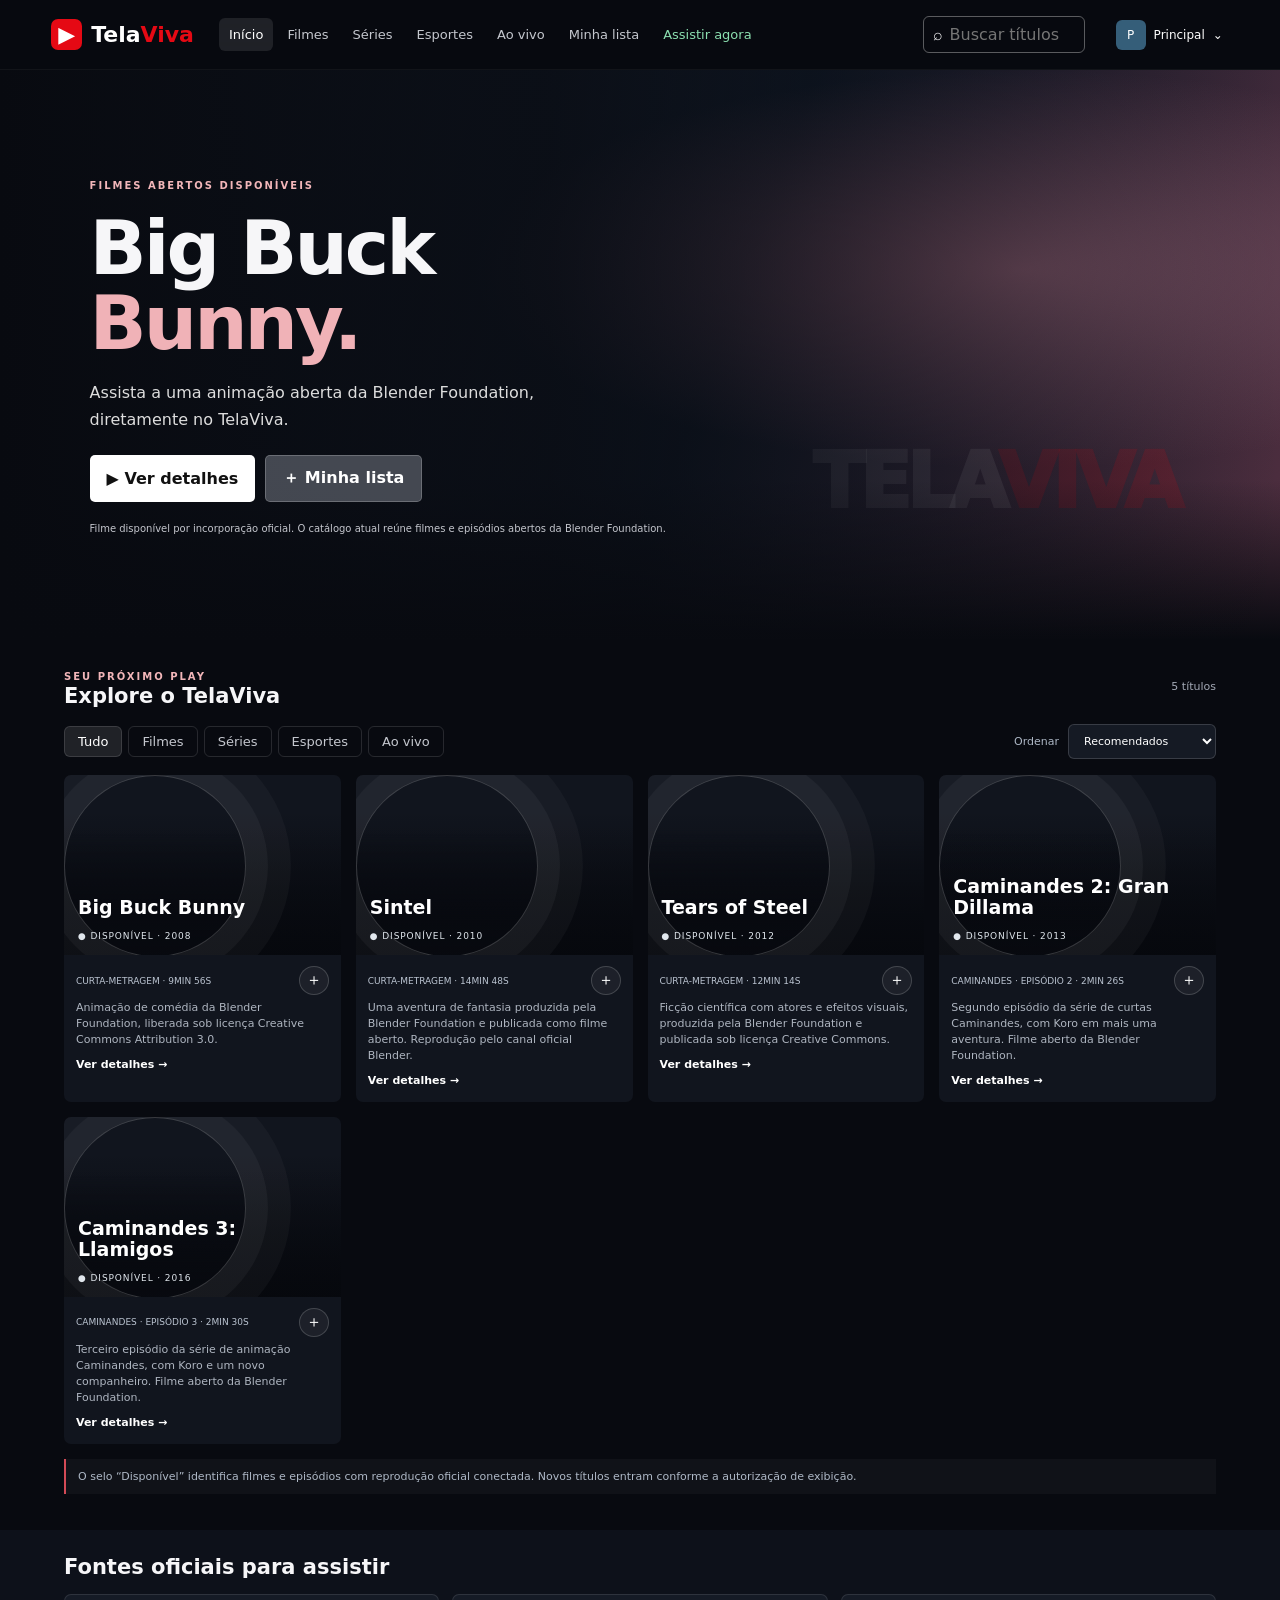
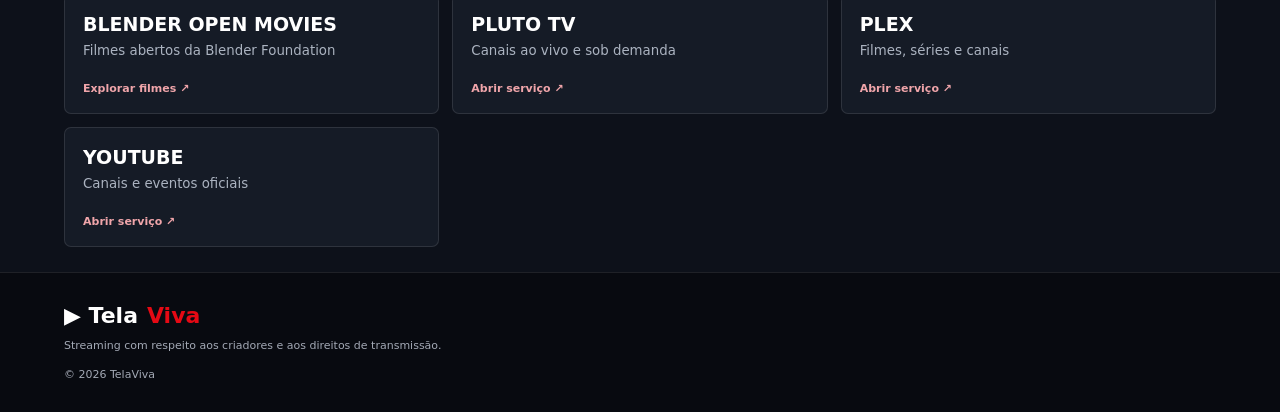
==== index.html @ f7528c8f "Add live catalog search status" ====
<!doctype html><html lang="pt-BR"><head><meta charset="utf-8"><meta name="viewport" content="width=device-width,initial-scale=1,viewport-fit=cover"><meta name="theme-color" content="#080a10"><meta name="description" content="TelaViva: experiência de streaming com fontes autorizadas."><link rel="manifest" href="manifest.webmanifest"><link rel="icon" href="icon.svg"><link rel="stylesheet" href="styles.css"><title>TelaViva | Streaming</title></head><body>
<header class="topbar"><a class="brand" href="#inicio"><span class="brand-mark">▶</span><span>Tela<span>Viva</span></span></a><nav class="main-nav"><button class="nav-link active" data-view="inicio">Início</button><button class="nav-link" data-view="filmes">Filmes</button><button class="nav-link" data-view="series">Séries</button><button class="nav-link" data-view="esportes">Esportes</button><button class="nav-link" data-view="ao-vivo">Ao vivo</button><button class="nav-link" data-view="favoritos">Minha lista</button><button class="nav-link" data-view="disponiveis">Assistir agora</button></nav><label class="search">⌕ <input id="search" type="search" placeholder="Buscar títulos" aria-label="Buscar títulos"></label><button class="profile-button" id="profile-button"><span id="profile-avatar">P</span><span id="profile-name">Principal</span>⌄</button></header>
<a class="skip-link" href="#catalogo">Pular para o catálogo</a><main id="inicio"><section class="hero"><div class="hero-copy"><span class="eyebrow">FILMES ABERTOS DISPONÍVEIS</span><h1>Big Buck<br><em>Bunny.</em></h1><p>Assista a uma animação aberta da Blender Foundation, diretamente no TelaViva.</p><div class="hero-actions"><button class="primary" id="hero-details">▶ Ver detalhes</button><button class="secondary" id="hero-list">＋ Minha lista</button></div><small>Filme disponível por incorporação oficial. O catálogo atual reúne filmes e episódios abertos da Blender Foundation.</small></div><div class="hero-art">TELA<span>VIVA</span></div></section>
<section class="continue-section" id="continue-section" hidden><div class="section-heading"><h2>Continue assistindo</h2></div><div class="rail" id="continue-rail"></div></section>
<section class="section" id="catalogo"><div class="section-heading"><div><span class="eyebrow">SEU PRÓXIMO PLAY</span><h2 id="section-title">Explore o TelaViva</h2></div><span id="result-count"></span></div><div class="filters"><button class="filter active" data-filter="todos">Tudo</button><button class="filter" data-filter="filmes">Filmes</button><button class="filter" data-filter="series">Séries</button><button class="filter" data-filter="esportes">Esportes</button><button class="filter" data-filter="ao-vivo">Ao vivo</button><label class="sort-control">Ordenar <select id="sort-order" aria-label="Ordenar catálogo"><option value="recommended">Recomendados</option><option value="az">A a Z</option><option value="za">Z a A</option></select></label></div><p class="search-status" id="search-status" role="status" aria-live="polite"></p><div class="catalog-grid" id="cards" aria-live="polite"></div><p class="catalog-note" id="catalog-note">O selo “Disponível” identifica filmes e episódios com reprodução oficial conectada. Novos títulos entram conforme a autorização de exibição.</p></section>
<section class="section providers"><div class="section-heading"><h2>Fontes oficiais para assistir</h2></div><div class="provider-grid"><a class="provider-card" href="https://video.blender.org/videos/browse?sort=-trending" target="_blank" rel="noopener noreferrer"><strong>BLENDER OPEN MOVIES</strong><small>Filmes abertos da Blender Foundation</small><span>Explorar filmes ↗</span></a><a class="provider-card" href="https://pluto.tv/br" target="_blank" rel="noopener noreferrer"><strong>PLUTO TV</strong><small>Canais ao vivo e sob demanda</small><span>Abrir serviço ↗</span></a><a class="provider-card" href="https://watch.plex.tv/" target="_blank" rel="noopener noreferrer"><strong>PLEX</strong><small>Filmes, séries e canais</small><span>Abrir serviço ↗</span></a><a class="provider-card" href="https://www.youtube.com/" target="_blank" rel="noopener noreferrer"><strong>YOUTUBE</strong><small>Canais e eventos oficiais</small><span>Abrir serviço ↗</span></a></div></section></main>
<footer><a class="brand" href="#inicio">▶ Tela<span>Viva</span></a><p>Streaming com respeito aos criadores e aos direitos de transmissão.</p><small>© 2026 TelaViva</small></footer>
<div class="modal-backdrop" id="details-modal" hidden><section class="details-modal" role="dialog" aria-modal="true"><button class="modal-close" data-close>×</button><div class="modal-art" id="modal-art"></div><div class="modal-info"><span class="eyebrow" id="modal-type"></span><h2 id="modal-title"></h2><p id="modal-description"></p><button class="primary" id="modal-play">▶ Reproduzir</button> <button class="secondary" id="modal-favorite">＋ Minha lista</button><small id="modal-note"></small></div></section></div>
<div class="player-backdrop" id="player-modal" hidden><section class="player-window" role="dialog" aria-modal="true"><div class="player-top"><strong id="player-title">TelaViva Player</strong><div class="player-actions"><button class="player-fullscreen" id="player-fullscreen" type="button">Tela cheia</button><button class="modal-close" data-player-close>×</button></div></div><div id="player-media"><video id="video-player" controls playsinline></video></div><p id="player-message" role="status" aria-live="polite">Filmes e episódios com reprodução oficial conectada.</p><a id="player-fallback" class="text-action" hidden target="_blank" rel="noopener noreferrer">Abrir no YouTube ↗</a></section></div>
<div class="profile-backdrop" id="profile-modal" hidden><section class="profile-dialog" role="dialog" aria-modal="true"><button class="modal-close" data-profile-close>×</button><span class="eyebrow">QUEM ESTÁ ASSISTINDO?</span><h2>Escolha seu perfil</h2><div id="profiles" class="profiles"></div><form id="new-profile"><input id="new-profile-name" maxlength="18" placeholder="Nome do novo perfil" required><button class="primary">Adicionar</button></form></section></div><div class="toast" id="toast" role="status"></div><script src="app.js" defer></script></body></html>
---- styles.css ----
:root{color-scheme:dark;--bg:#080a10;--panel:#141821;--text:#f6f6f8;--muted:#a3a9b5;--red:#e50914;--line:#ffffff18}*{box-sizing:border-box}html{scroll-behavior:smooth}body{margin:0;background:var(--bg);color:var(--text);font-family:Inter,system-ui,sans-serif}button,input{font:inherit;cursor:pointer}.topbar{min-height:70px;padding:10px clamp(15px,4vw,60px);display:flex;align-items:center;gap:25px;position:sticky;top:0;z-index:10;background:#080a10ed;backdrop-filter:blur(16px);border-bottom:1px solid #ffffff0b}.brand{display:flex;gap:9px;align-items:center;text-decoration:none;color:white;font-size:22px;font-weight:900;white-space:nowrap}.brand>span:last-child>span,footer .brand span:last-child{color:var(--red)}.brand-mark{background:var(--red);width:31px;height:31px;display:grid;place-items:center;border-radius:7px}.main-nav{display:flex;gap:4px;flex:1;overflow:auto}.nav-link,.filter{background:none;border:0;color:#c4c7ce;padding:9px 10px;border-radius:6px;white-space:nowrap;font-size:13px}.nav-link.active,.nav-link:hover,.filter.active{background:#ffffff19;color:white}.search{display:flex;align-items:center;gap:7px;border:1px solid #ffffff55;padding:0 9px;border-radius:6px}.search input{width:125px;padding:8px 0;border:0;outline:0;background:transparent;color:white}.profile-button{display:flex;align-items:center;gap:8px;background:none;border:0;color:white;font-size:12px;white-space:nowrap}.profile-button span:first-child{width:30px;height:30px;background:#355e79;border-radius:6px;display:grid;place-items:center}.hero{min-height:450px;height:min(65vw,570px);display:flex;align-items:center;padding:50px clamp(22px,7vw,100px);position:relative;overflow:hidden;background:radial-gradient(ellipse at 80% 35%,#704c5d,transparent 38%),linear-gradient(110deg,#24354a,#111b2a 55%,#512f40)}.hero:after{content:"";position:absolute;inset:0;background:linear-gradient(90deg,#080a10 0%,#080a10ce 43%,transparent),linear-gradient(0deg,var(--bg),transparent 28%)}.hero-copy{position:relative;z-index:1;max-width:580px}.eyebrow{font-size:10px;letter-spacing:2px;font-weight:850;color:#f2b6b9}.hero h1{font-size:clamp(43px,6vw,75px);line-height:1;letter-spacing:-3px;margin:18px 0}.hero h1 em{font-style:normal;color:#f0b2b7}.hero-copy p{max-width:450px;line-height:1.7;color:#ddd}.hero-actions{display:flex;gap:10px;margin:22px 0 15px}.primary,.secondary{border:0;padding:12px 17px;border-radius:5px;font-weight:850}.primary{background:white;color:#111}.secondary{background:#6b707a99;color:white;border:1px solid #ffffff35}.hero-copy small{font-size:10px;color:#c4c6cd}.hero-art{position:absolute;right:8%;bottom:20%;font-size:clamp(40px,6vw,76px);font-weight:1000;letter-spacing:-5px;color:#ffffff19}.hero-art span{color:#e509142e}.section,.continue-section{padding:25px clamp(18px,5vw,72px)}.section-heading{display:flex;justify-content:space-between;align-items:center;margin-bottom:15px}.section-heading h2{font-size:21px;margin:0}.section-heading>span{font-size:11px;color:var(--muted)}.filters{display:flex;gap:6px;margin:16px 0}.filter{border:1px solid #ffffff20;padding:7px 13px}.catalog-grid,.rail{display:grid;grid-template-columns:repeat(4,minmax(0,1fr));gap:15px}.content-card{min-width:0;background:#11151e;border-radius:7px;overflow:hidden;transition:transform .2s}.content-card:hover{transform:scale(1.025)}.poster{width:100%;height:180px;border:0;padding:14px;text-align:left;display:flex;flex-direction:column;justify-content:end;gap:6px;color:white;background:linear-gradient(135deg,var(--c1),var(--c2));position:relative;overflow:hidden}.poster:before{content:"";position:absolute;inset:0;background:linear-gradient(0deg,#06080de8,transparent 80%)}.poster:after{content:"";position:absolute;width:180px;height:180px;border:1px solid #ffffff30;border-radius:50%;right:-70px;top:-60px;box-shadow:0 0 0 22px #ffffff0a,0 0 0 45px #ffffff08}.poster strong,.poster span{position:relative;z-index:1}.poster strong{font-size:19px;line-height:1.1}.poster span{font-size:9px;letter-spacing:1px}.card-body{padding:11px 12px}.card-top{display:flex;justify-content:space-between;align-items:center;gap:7px}.tag{font-size:9px;color:#bbc4d1;text-transform:uppercase}.save{width:30px;height:29px;border:1px solid #ffffff2b;border-radius:50%;background:#ffffff0d;color:white}.card-body p{font-size:11px;color:#aeb5c0;line-height:1.45;min-height:46px;margin:5px 0}.text-action{border:0;background:none;color:white;font-size:11px;font-weight:800;padding:4px 0}.progress-track{height:3px;background:#555}.progress-track span{height:100%;display:block;background:var(--red)}.catalog-note{font-size:10px;color:#89919f;line-height:1.6;margin-top:15px}.providers{background:#0d111a}.provider-grid{display:grid;grid-template-columns:repeat(3,1fr);gap:13px}.provider-card{min-height:120px;border:1px solid #ffffff1b;border-radius:7px;padding:18px;display:flex;flex-direction:column;gap:8px;text-decoration:none;color:white;background:#151b26}.provider-card strong{font-size:19px}.provider-card small{color:#abb3c0}.provider-card span{margin-top:auto;color:#f0a5aa;font-size:11px;font-weight:800}.empty{grid-column:1/-1;color:var(--muted);padding:30px;background:var(--panel)}footer{padding:30px clamp(18px,5vw,72px);border-top:1px solid var(--line)}footer p,footer small{font-size:11px;color:var(--muted)}.modal-backdrop,.player-backdrop,.profile-backdrop{position:fixed;inset:0;z-index:30;background:#000d;display:grid;place-items:center;padding:18px}.modal-backdrop[hidden],.player-backdrop[hidden],.profile-backdrop[hidden]{display:none}.details-modal,.player-window,.profile-dialog{position:relative;width:min(700px,100%);background:#151a24;border:1px solid #ffffff20;border-radius:10px;overflow:hidden}.modal-close{position:absolute;right:12px;top:12px;z-index:2;border:0;border-radius:50%;width:36px;height:36px;background:#080a10d9;color:white;font-size:25px}.modal-art{height:210px;background:linear-gradient(120deg,#30435b,#a65c69)}.modal-info{padding:23px}.modal-info h2,.profile-dialog h2{font-size:27px;margin:9px 0}.modal-info p,.player-window p{font-size:12px;color:#b8c0cc;line-height:1.7}.modal-info small{display:block;margin-top:15px;color:#9aa4b2;font-size:10px}.player-window{padding:15px;width:min(900px,100%)}.player-top{padding:5px 45px 15px 5px}.player-window .modal-close{top:8px}.player-window video{width:100%;max-height:65vh;background:#000}.profile-dialog{padding:28px;width:min(480px,100%)}.profiles{display:grid;grid-template-columns:repeat(3,1fr);gap:10px;margin:20px 0}.profile-choice{background:none;border:1px solid #ffffff1c;border-radius:7px;color:white;padding:12px 5px;display:grid;justify-items:center;gap:8px}.profile-choice span{width:52px;height:52px;border-radius:7px;background:#426078;display:grid;place-items:center;font-size:22px}.profile-choice strong{font-size:11px}.profile-dialog form{display:flex;gap:8px}.profile-dialog input{min-width:0;flex:1;background:#080a10;border:1px solid #ffffff30;border-radius:5px;padding:10px;color:white}.profile-dialog form .primary{font-size:11px;padding:10px}.toast{position:fixed;bottom:20px;left:50%;transform:translate(-50%,15px);opacity:0;z-index:50;background:white;color:#111;padding:12px 18px;border-radius:6px;font-size:12px;font-weight:800;transition:.2s}.toast.show{opacity:1;transform:translate(-50%,0)}button:focus-visible,a:focus-visible,input:focus-visible{outline:3px solid #f1b3b8;outline-offset:3px}@media(max-width:1000px){.topbar{flex-wrap:wrap;gap:12px}.main-nav{order:3;flex-basis:100%}.search{margin-left:auto}.catalog-grid,.rail{grid-template-columns:repeat(3,minmax(0,1fr))}}@media(max-width:680px){.hero{height:420px;min-height:420px;padding:28px 22px}.hero:after{background:linear-gradient(90deg,#080a10e8,#080a1099),linear-gradient(0deg,var(--bg),transparent 40%)}.hero h1{font-size:48px}.catalog-grid,.rail{grid-template-columns:repeat(2,minmax(0,1fr));gap:10px}.poster{height:145px}.search{order:2;width:100%}.search input{width:100%}.profile-button{margin-left:auto}.section{padding:22px 14px}.provider-grid{grid-template-columns:1fr}.nav-link{font-size:11px;padding:8px 7px}}@media(max-width:380px){.catalog-grid,.rail{grid-template-columns:1fr}.poster{height:185px}.profile-dialog form{flex-direction:column}}
#player-media iframe{display:block;width:100%;aspect-ratio:16/9;min-height:220px;border:0;background:#000}#player-media video{display:block;width:100%;max-height:65vh;background:#000}

/* TelaViva product-quality pass */
.filters{align-items:center;flex-wrap:wrap}
.sort-control{margin-left:auto;display:flex;align-items:center;gap:9px;color:#aeb8c6;font-size:11px}
.sort-control select{background:#151a24;color:#fff;border:1px solid #ffffff26;border-radius:6px;padding:9px 30px 9px 11px;font:inherit}
.poster{position:relative;overflow:hidden;text-align:left}
.poster:after{content:"";position:absolute;inset:0;background:linear-gradient(0deg,#080a10d9,transparent 68%);pointer-events:none}
.poster strong,.poster span{position:relative;z-index:1}
.poster span{display:block;margin-top:7px;font-size:9px;letter-spacing:.1em;color:#e1e7ed}
.content-card{transition:transform .2s ease,border-color .2s ease}
.content-card:hover{transform:translateY(-3px)}
.catalog-note{border-left:2px solid #d34a56;padding:9px 12px;background:#ffffff08;color:#aeb8c6;font-size:11px;line-height:1.6}
.player-actions{display:flex;align-items:center;gap:12px}
.player-fullscreen{border:1px solid #ffffff2b;background:#ffffff0c;color:#fff;padding:8px 12px;border-radius:5px;font-size:11px}
.player-top{display:flex;justify-content:space-between;align-items:center;padding-right:48px}
.player-window .modal-close{top:8px}
.nav-link{white-space:nowrap}
.nav-link[data-view="disponiveis"]{color:#8ce0b1}
.profile-choice[aria-current="true"]{border-color:#d34a56;background:#d34a5614}
@media(max-width:1000px){.main-nav{overflow-x:auto;flex-wrap:nowrap;padding-bottom:5px}.main-nav::-webkit-scrollbar{height:3px}}
@media(max-width:680px){.sort-control{margin-left:0;width:100%;justify-content:space-between}.sort-control select{flex:1}.player-top{padding-right:42px}.player-actions{gap:6px}.player-fullscreen{font-size:10px;padding:7px}}
@media(prefers-reduced-motion:reduce){.content-card{transition:none}.content-card:hover{transform:none}}

#player-media video[hidden]{display:none!important}

.poster{background-size:cover;background-position:center}.modal-art{background-size:cover!important;background-position:center!important}

.skip-link{position:fixed;left:12px;top:-60px;z-index:100;background:#fff;color:#111;padding:10px 14px;border-radius:5px;font-weight:800}.skip-link:focus{top:12px}#yt-player{width:100%;aspect-ratio:16/9;min-height:220px;background:#000}#yt-player iframe{width:100%;height:100%;min-height:220px;border:0}.modal-info .primary{cursor:pointer}@media(max-width:680px){#yt-player,#yt-player iframe{min-height:210px}}
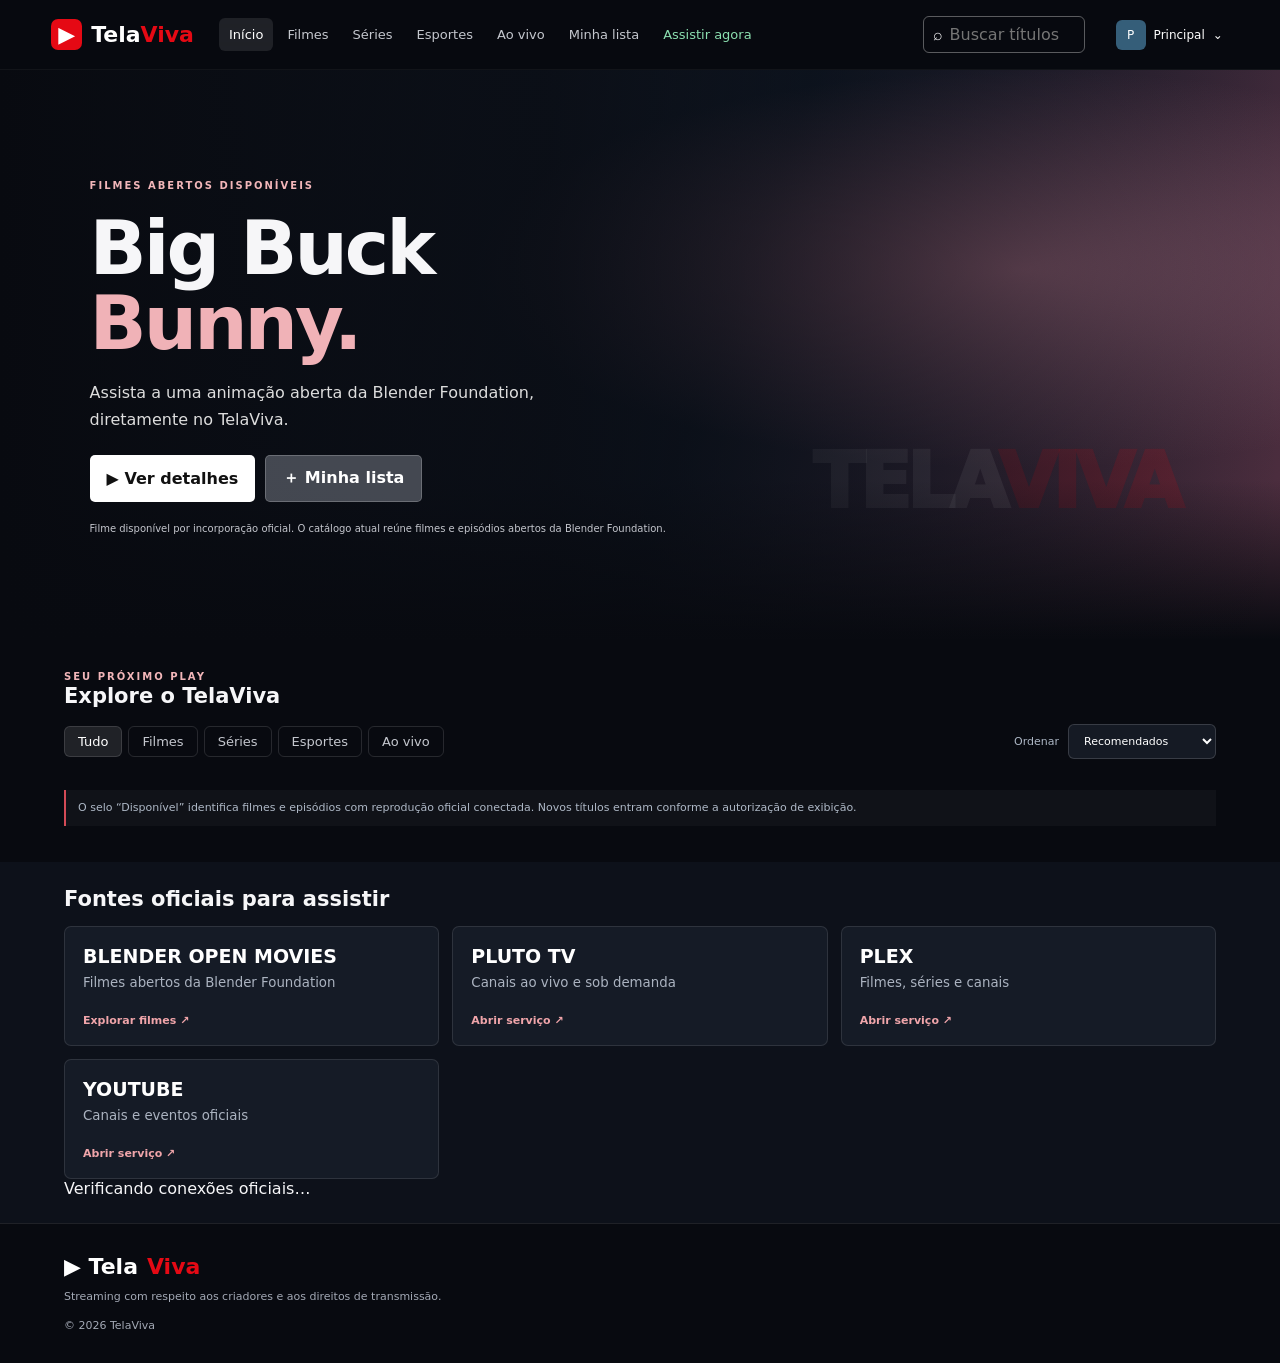
==== commit 806736b1: "Add official integration status and availability link UI" ====
--- a/index.html
+++ b/index.html
@@ -3,8 +3,8 @@
 <a class="skip-link" href="#catalogo">Pular para o catálogo</a><main id="inicio"><section class="hero"><div class="hero-copy"><span class="eyebrow">FILMES ABERTOS DISPONÍVEIS</span><h1>Big Buck<br><em>Bunny.</em></h1><p>Assista a uma animação aberta da Blender Foundation, diretamente no TelaViva.</p><div class="hero-actions"><button class="primary" id="hero-details">▶ Ver detalhes</button><button class="secondary" id="hero-list">＋ Minha lista</button></div><small>Filme disponível por incorporação oficial. O catálogo atual reúne filmes e episódios abertos da Blender Foundation.</small></div><div class="hero-art">TELA<span>VIVA</span></div></section>
 <section class="continue-section" id="continue-section" hidden><div class="section-heading"><h2>Continue assistindo</h2></div><div class="rail" id="continue-rail"></div></section>
 <section class="section" id="catalogo"><div class="section-heading"><div><span class="eyebrow">SEU PRÓXIMO PLAY</span><h2 id="section-title">Explore o TelaViva</h2></div><span id="result-count"></span></div><div class="filters"><button class="filter active" data-filter="todos">Tudo</button><button class="filter" data-filter="filmes">Filmes</button><button class="filter" data-filter="series">Séries</button><button class="filter" data-filter="esportes">Esportes</button><button class="filter" data-filter="ao-vivo">Ao vivo</button><label class="sort-control">Ordenar <select id="sort-order" aria-label="Ordenar catálogo"><option value="recommended">Recomendados</option><option value="az">A a Z</option><option value="za">Z a A</option></select></label></div><p class="search-status" id="search-status" role="status" aria-live="polite"></p><div class="catalog-grid" id="cards" aria-live="polite"></div><p class="catalog-note" id="catalog-note">O selo “Disponível” identifica filmes e episódios com reprodução oficial conectada. Novos títulos entram conforme a autorização de exibição.</p></section>
-<section class="section providers"><div class="section-heading"><h2>Fontes oficiais para assistir</h2></div><div class="provider-grid"><a class="provider-card" href="https://video.blender.org/videos/browse?sort=-trending" target="_blank" rel="noopener noreferrer"><strong>BLENDER OPEN MOVIES</strong><small>Filmes abertos da Blender Foundation</small><span>Explorar filmes ↗</span></a><a class="provider-card" href="https://pluto.tv/br" target="_blank" rel="noopener noreferrer"><strong>PLUTO TV</strong><small>Canais ao vivo e sob demanda</small><span>Abrir serviço ↗</span></a><a class="provider-card" href="https://watch.plex.tv/" target="_blank" rel="noopener noreferrer"><strong>PLEX</strong><small>Filmes, séries e canais</small><span>Abrir serviço ↗</span></a><a class="provider-card" href="https://www.youtube.com/" target="_blank" rel="noopener noreferrer"><strong>YOUTUBE</strong><small>Canais e eventos oficiais</small><span>Abrir serviço ↗</span></a></div></section></main>
+<section class="section providers"><div class="section-heading"><h2>Fontes oficiais para assistir</h2></div><div class="provider-grid"><a class="provider-card" href="https://video.blender.org/videos/browse?sort=-trending" target="_blank" rel="noopener noreferrer"><strong>BLENDER OPEN MOVIES</strong><small>Filmes abertos da Blender Foundation</small><span>Explorar filmes ↗</span></a><a class="provider-card" href="https://pluto.tv/br" target="_blank" rel="noopener noreferrer"><strong>PLUTO TV</strong><small>Canais ao vivo e sob demanda</small><span>Abrir serviço ↗</span></a><a class="provider-card" href="https://watch.plex.tv/" target="_blank" rel="noopener noreferrer"><strong>PLEX</strong><small>Filmes, séries e canais</small><span>Abrir serviço ↗</span></a><a class="provider-card" href="https://www.youtube.com/" target="_blank" rel="noopener noreferrer"><strong>YOUTUBE</strong><small>Canais e eventos oficiais</small><span>Abrir serviço ↗</span></a></div><div id="integration-status" class="integration-status" aria-live="polite">Verificando conexões oficiais…</div></section></main>
 <footer><a class="brand" href="#inicio">▶ Tela<span>Viva</span></a><p>Streaming com respeito aos criadores e aos direitos de transmissão.</p><small>© 2026 TelaViva</small></footer>
-<div class="modal-backdrop" id="details-modal" hidden><section class="details-modal" role="dialog" aria-modal="true"><button class="modal-close" data-close>×</button><div class="modal-art" id="modal-art"></div><div class="modal-info"><span class="eyebrow" id="modal-type"></span><h2 id="modal-title"></h2><p id="modal-description"></p><button class="primary" id="modal-play">▶ Reproduzir</button> <button class="secondary" id="modal-favorite">＋ Minha lista</button><small id="modal-note"></small></div></section></div>
+<div class="modal-backdrop" id="details-modal" hidden><section class="details-modal" role="dialog" aria-modal="true"><button class="modal-close" data-close>×</button><div class="modal-art" id="modal-art"></div><div class="modal-info"><span class="eyebrow" id="modal-type"></span><h2 id="modal-title"></h2><p id="modal-description"></p><button class="primary" id="modal-play">▶ Reproduzir</button> <button class="secondary" id="modal-favorite">＋ Minha lista</button><a class="secondary availability-link" id="modal-availability" hidden target="_blank" rel="noopener noreferrer">Onde assistir ↗</a><small id="modal-note"></small></div></section></div>
 <div class="player-backdrop" id="player-modal" hidden><section class="player-window" role="dialog" aria-modal="true"><div class="player-top"><strong id="player-title">TelaViva Player</strong><div class="player-actions"><button class="player-fullscreen" id="player-fullscreen" type="button">Tela cheia</button><button class="modal-close" data-player-close>×</button></div></div><div id="player-media"><video id="video-player" controls playsinline></video></div><p id="player-message" role="status" aria-live="polite">Filmes e episódios com reprodução oficial conectada.</p><a id="player-fallback" class="text-action" hidden target="_blank" rel="noopener noreferrer">Abrir no YouTube ↗</a></section></div>
 <div class="profile-backdrop" id="profile-modal" hidden><section class="profile-dialog" role="dialog" aria-modal="true"><button class="modal-close" data-profile-close>×</button><span class="eyebrow">QUEM ESTÁ ASSISTINDO?</span><h2>Escolha seu perfil</h2><div id="profiles" class="profiles"></div><form id="new-profile"><input id="new-profile-name" maxlength="18" placeholder="Nome do novo perfil" required><button class="primary">Adicionar</button></form></section></div><div class="toast" id="toast" role="status"></div><script src="app.js" defer></script></body></html>
--- a/styles.css
+++ b/styles.css
@@ -28,3 +28,5 @@
 .poster{background-size:cover;background-position:center}.modal-art{background-size:cover!important;background-position:center!important}
 
 .skip-link{position:fixed;left:12px;top:-60px;z-index:100;background:#fff;color:#111;padding:10px 14px;border-radius:5px;font-weight:800}.skip-link:focus{top:12px}#yt-player{width:100%;aspect-ratio:16/9;min-height:220px;background:#000}#yt-player iframe{width:100%;height:100%;min-height:220px;border:0}.modal-info .primary{cursor:pointer}@media(max-width:680px){#yt-player,#yt-player iframe{min-height:210px}}
+
+.search-status{min-height:18px;margin:8px 0 12px;color:#9eb9d0;font-size:11px;line-height:1.5}.search-status:empty{display:none}
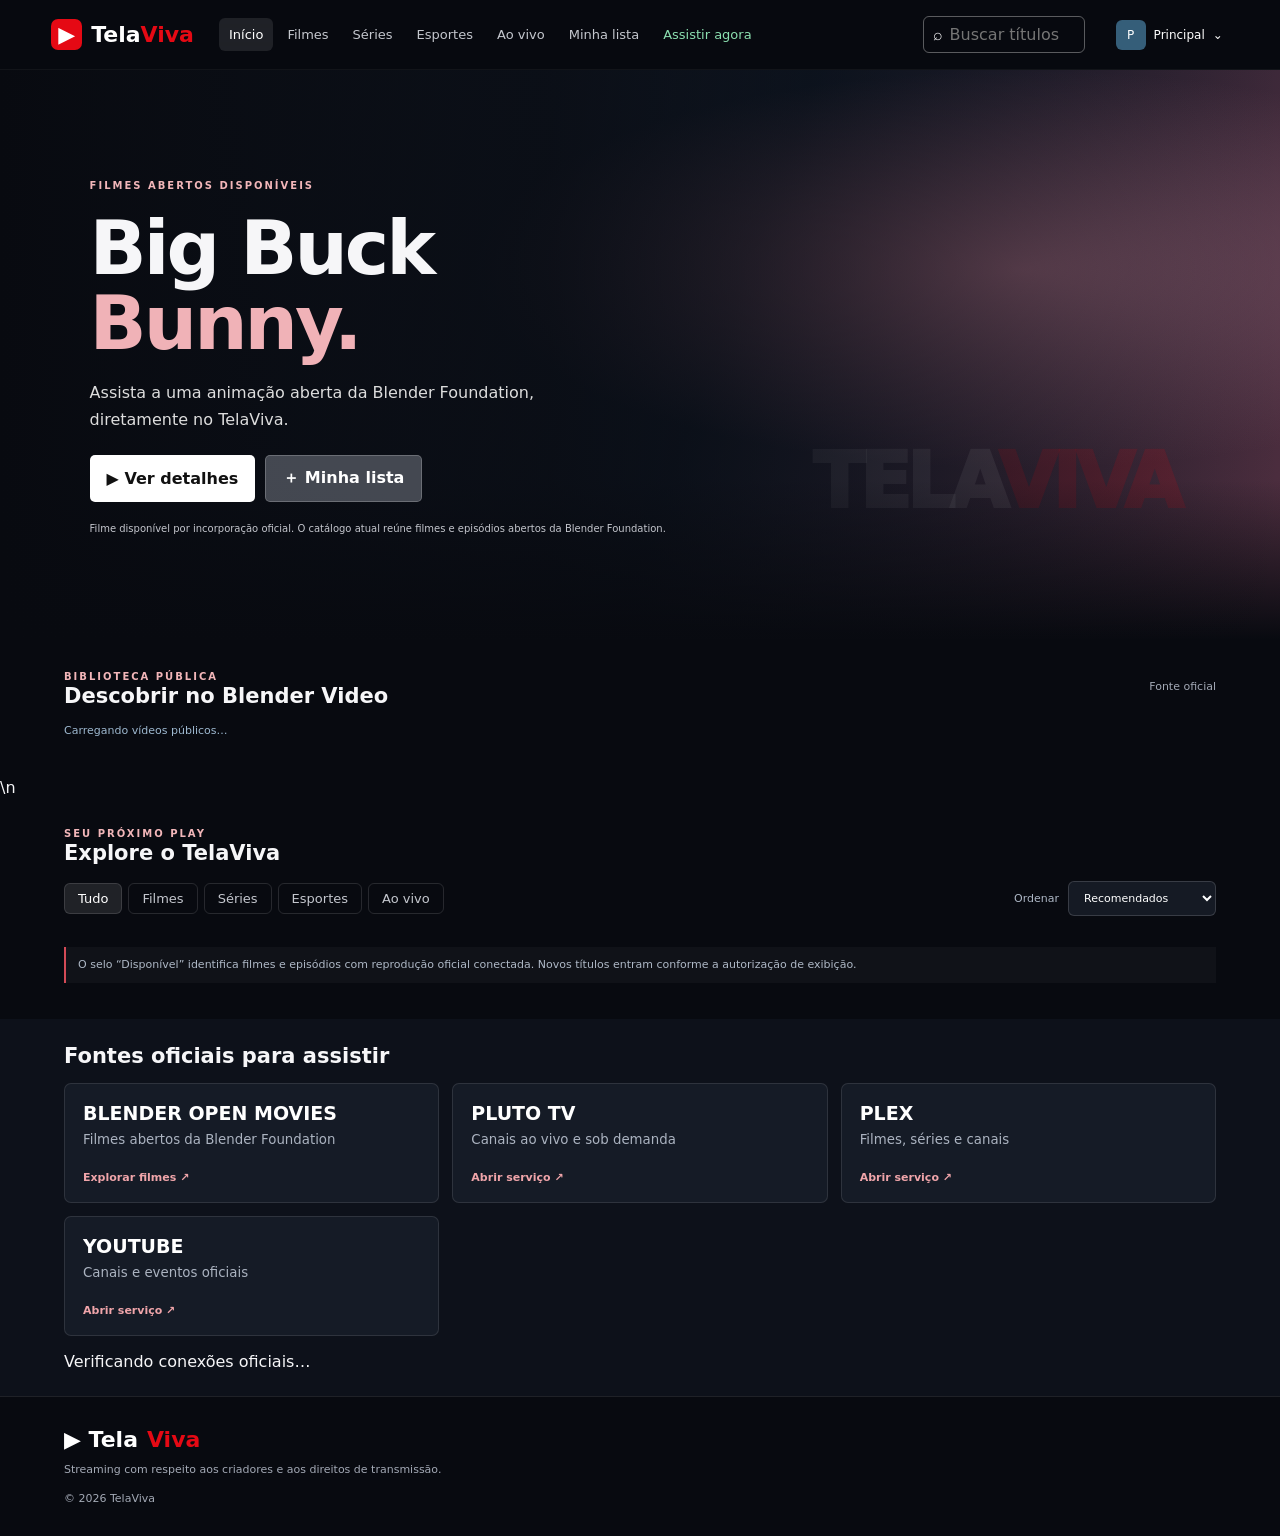
==== commit 2e842684: "Add public discovery shelf to TelaViva home" ====
--- a/index.html
+++ b/index.html
@@ -2,7 +2,7 @@
 <header class="topbar"><a class="brand" href="#inicio"><span class="brand-mark">▶</span><span>Tela<span>Viva</span></span></a><nav class="main-nav"><button class="nav-link active" data-view="inicio">Início</button><button class="nav-link" data-view="filmes">Filmes</button><button class="nav-link" data-view="series">Séries</button><button class="nav-link" data-view="esportes">Esportes</button><button class="nav-link" data-view="ao-vivo">Ao vivo</button><button class="nav-link" data-view="favoritos">Minha lista</button><button class="nav-link" data-view="disponiveis">Assistir agora</button></nav><label class="search">⌕ <input id="search" type="search" placeholder="Buscar títulos" aria-label="Buscar títulos"></label><button class="profile-button" id="profile-button"><span id="profile-avatar">P</span><span id="profile-name">Principal</span>⌄</button></header>
 <a class="skip-link" href="#catalogo">Pular para o catálogo</a><main id="inicio"><section class="hero"><div class="hero-copy"><span class="eyebrow">FILMES ABERTOS DISPONÍVEIS</span><h1>Big Buck<br><em>Bunny.</em></h1><p>Assista a uma animação aberta da Blender Foundation, diretamente no TelaViva.</p><div class="hero-actions"><button class="primary" id="hero-details">▶ Ver detalhes</button><button class="secondary" id="hero-list">＋ Minha lista</button></div><small>Filme disponível por incorporação oficial. O catálogo atual reúne filmes e episódios abertos da Blender Foundation.</small></div><div class="hero-art">TELA<span>VIVA</span></div></section>
 <section class="continue-section" id="continue-section" hidden><div class="section-heading"><h2>Continue assistindo</h2></div><div class="rail" id="continue-rail"></div></section>
-<section class="section" id="catalogo"><div class="section-heading"><div><span class="eyebrow">SEU PRÓXIMO PLAY</span><h2 id="section-title">Explore o TelaViva</h2></div><span id="result-count"></span></div><div class="filters"><button class="filter active" data-filter="todos">Tudo</button><button class="filter" data-filter="filmes">Filmes</button><button class="filter" data-filter="series">Séries</button><button class="filter" data-filter="esportes">Esportes</button><button class="filter" data-filter="ao-vivo">Ao vivo</button><label class="sort-control">Ordenar <select id="sort-order" aria-label="Ordenar catálogo"><option value="recommended">Recomendados</option><option value="az">A a Z</option><option value="za">Z a A</option></select></label></div><p class="search-status" id="search-status" role="status" aria-live="polite"></p><div class="catalog-grid" id="cards" aria-live="polite"></div><p class="catalog-note" id="catalog-note">O selo “Disponível” identifica filmes e episódios com reprodução oficial conectada. Novos títulos entram conforme a autorização de exibição.</p></section>
+<section class="section" id="discover-section"><div class="section-heading"><div><span class="eyebrow">BIBLIOTECA PÚBLICA</span><h2>Descobrir no Blender Video</h2></div><span>Fonte oficial</span></div><p class="search-status" id="discover-status" role="status" aria-live="polite">Carregando vídeos públicos…</p><div class="rail" id="discover-rail"></div></section>\n<section class="section" id="catalogo"><div class="section-heading"><div><span class="eyebrow">SEU PRÓXIMO PLAY</span><h2 id="section-title">Explore o TelaViva</h2></div><span id="result-count"></span></div><div class="filters"><button class="filter active" data-filter="todos">Tudo</button><button class="filter" data-filter="filmes">Filmes</button><button class="filter" data-filter="series">Séries</button><button class="filter" data-filter="esportes">Esportes</button><button class="filter" data-filter="ao-vivo">Ao vivo</button><label class="sort-control">Ordenar <select id="sort-order" aria-label="Ordenar catálogo"><option value="recommended">Recomendados</option><option value="az">A a Z</option><option value="za">Z a A</option></select></label></div><p class="search-status" id="search-status" role="status" aria-live="polite"></p><div class="catalog-grid" id="cards" aria-live="polite"></div><p class="catalog-note" id="catalog-note">O selo “Disponível” identifica filmes e episódios com reprodução oficial conectada. Novos títulos entram conforme a autorização de exibição.</p></section>
 <section class="section providers"><div class="section-heading"><h2>Fontes oficiais para assistir</h2></div><div class="provider-grid"><a class="provider-card" href="https://video.blender.org/videos/browse?sort=-trending" target="_blank" rel="noopener noreferrer"><strong>BLENDER OPEN MOVIES</strong><small>Filmes abertos da Blender Foundation</small><span>Explorar filmes ↗</span></a><a class="provider-card" href="https://pluto.tv/br" target="_blank" rel="noopener noreferrer"><strong>PLUTO TV</strong><small>Canais ao vivo e sob demanda</small><span>Abrir serviço ↗</span></a><a class="provider-card" href="https://watch.plex.tv/" target="_blank" rel="noopener noreferrer"><strong>PLEX</strong><small>Filmes, séries e canais</small><span>Abrir serviço ↗</span></a><a class="provider-card" href="https://www.youtube.com/" target="_blank" rel="noopener noreferrer"><strong>YOUTUBE</strong><small>Canais e eventos oficiais</small><span>Abrir serviço ↗</span></a></div><div id="integration-status" class="integration-status" aria-live="polite">Verificando conexões oficiais…</div></section></main>
 <footer><a class="brand" href="#inicio">▶ Tela<span>Viva</span></a><p>Streaming com respeito aos criadores e aos direitos de transmissão.</p><small>© 2026 TelaViva</small></footer>
 <div class="modal-backdrop" id="details-modal" hidden><section class="details-modal" role="dialog" aria-modal="true"><button class="modal-close" data-close>×</button><div class="modal-art" id="modal-art"></div><div class="modal-info"><span class="eyebrow" id="modal-type"></span><h2 id="modal-title"></h2><p id="modal-description"></p><button class="primary" id="modal-play">▶ Reproduzir</button> <button class="secondary" id="modal-favorite">＋ Minha lista</button><a class="secondary availability-link" id="modal-availability" hidden target="_blank" rel="noopener noreferrer">Onde assistir ↗</a><small id="modal-note"></small></div></section></div>
--- a/styles.css
+++ b/styles.css
@@ -29,4 +29,10 @@
 
 .skip-link{position:fixed;left:12px;top:-60px;z-index:100;background:#fff;color:#111;padding:10px 14px;border-radius:5px;font-weight:800}.skip-link:focus{top:12px}#yt-player{width:100%;aspect-ratio:16/9;min-height:220px;background:#000}#yt-player iframe{width:100%;height:100%;min-height:220px;border:0}.modal-info .primary{cursor:pointer}@media(max-width:680px){#yt-player,#yt-player iframe{min-height:210px}}
 
-.search-status{min-height:18px;margin:8px 0 12px;color:#9eb9d0;font-size:11px;line-height:1.5}.search-status:empty{display:none}+.search-status{min-height:18px;margin:8px 0 12px;color:#9eb9d0;font-size:11px;line-height:1.5}.search-status:empty{display:none}
+.integration-status{display:grid;grid-template-columns:repeat(auto-fit,minmax(190px,1fr));gap:10px;margin-top:16px}
+.integration-item{display:flex;flex-direction:column;gap:6px;padding:14px;border:1px solid #ffffff18;border-radius:12px;background:#ffffff08}
+.integration-item strong{font-size:13px}.integration-item small{color:#9ca8b8;font-size:11px;line-height:1.5}
+.integration-ready,.integration-pending{font-size:10px;letter-spacing:.04em;text-transform:uppercase}
+.integration-ready{color:#80d9a4}.integration-pending{color:#e7bd76}
+.availability-link{display:inline-flex;align-items:center;margin:10px 8px 0 0;text-decoration:none}
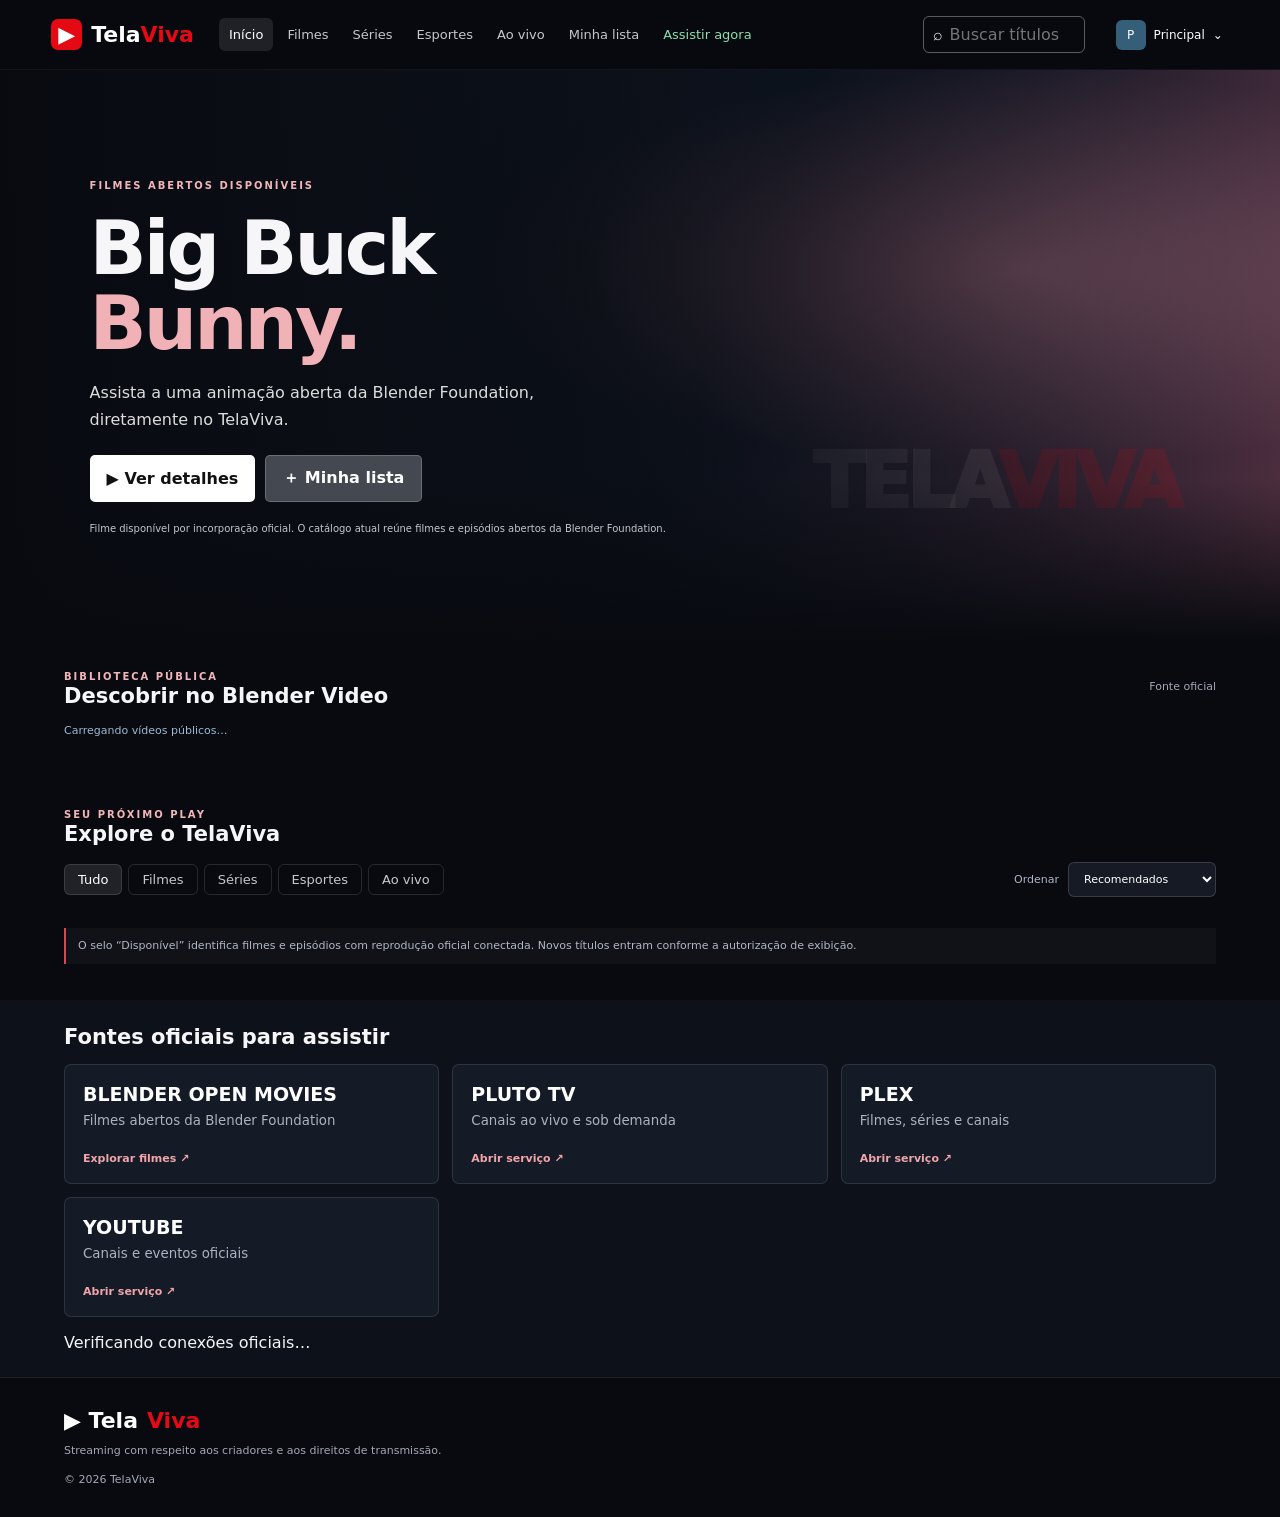
==== commit 9177352e: "Fix discovery shelf HTML line break" ====
--- a/index.html
+++ b/index.html
@@ -2,7 +2,8 @@
 <header class="topbar"><a class="brand" href="#inicio"><span class="brand-mark">▶</span><span>Tela<span>Viva</span></span></a><nav class="main-nav"><button class="nav-link active" data-view="inicio">Início</button><button class="nav-link" data-view="filmes">Filmes</button><button class="nav-link" data-view="series">Séries</button><button class="nav-link" data-view="esportes">Esportes</button><button class="nav-link" data-view="ao-vivo">Ao vivo</button><button class="nav-link" data-view="favoritos">Minha lista</button><button class="nav-link" data-view="disponiveis">Assistir agora</button></nav><label class="search">⌕ <input id="search" type="search" placeholder="Buscar títulos" aria-label="Buscar títulos"></label><button class="profile-button" id="profile-button"><span id="profile-avatar">P</span><span id="profile-name">Principal</span>⌄</button></header>
 <a class="skip-link" href="#catalogo">Pular para o catálogo</a><main id="inicio"><section class="hero"><div class="hero-copy"><span class="eyebrow">FILMES ABERTOS DISPONÍVEIS</span><h1>Big Buck<br><em>Bunny.</em></h1><p>Assista a uma animação aberta da Blender Foundation, diretamente no TelaViva.</p><div class="hero-actions"><button class="primary" id="hero-details">▶ Ver detalhes</button><button class="secondary" id="hero-list">＋ Minha lista</button></div><small>Filme disponível por incorporação oficial. O catálogo atual reúne filmes e episódios abertos da Blender Foundation.</small></div><div class="hero-art">TELA<span>VIVA</span></div></section>
 <section class="continue-section" id="continue-section" hidden><div class="section-heading"><h2>Continue assistindo</h2></div><div class="rail" id="continue-rail"></div></section>
-<section class="section" id="discover-section"><div class="section-heading"><div><span class="eyebrow">BIBLIOTECA PÚBLICA</span><h2>Descobrir no Blender Video</h2></div><span>Fonte oficial</span></div><p class="search-status" id="discover-status" role="status" aria-live="polite">Carregando vídeos públicos…</p><div class="rail" id="discover-rail"></div></section>\n<section class="section" id="catalogo"><div class="section-heading"><div><span class="eyebrow">SEU PRÓXIMO PLAY</span><h2 id="section-title">Explore o TelaViva</h2></div><span id="result-count"></span></div><div class="filters"><button class="filter active" data-filter="todos">Tudo</button><button class="filter" data-filter="filmes">Filmes</button><button class="filter" data-filter="series">Séries</button><button class="filter" data-filter="esportes">Esportes</button><button class="filter" data-filter="ao-vivo">Ao vivo</button><label class="sort-control">Ordenar <select id="sort-order" aria-label="Ordenar catálogo"><option value="recommended">Recomendados</option><option value="az">A a Z</option><option value="za">Z a A</option></select></label></div><p class="search-status" id="search-status" role="status" aria-live="polite"></p><div class="catalog-grid" id="cards" aria-live="polite"></div><p class="catalog-note" id="catalog-note">O selo “Disponível” identifica filmes e episódios com reprodução oficial conectada. Novos títulos entram conforme a autorização de exibição.</p></section>
+<section class="section" id="discover-section"><div class="section-heading"><div><span class="eyebrow">BIBLIOTECA PÚBLICA</span><h2>Descobrir no Blender Video</h2></div><span>Fonte oficial</span></div><p class="search-status" id="discover-status" role="status" aria-live="polite">Carregando vídeos públicos…</p><div class="rail" id="discover-rail"></div></section>
+<section class="section" id="catalogo"><div class="section-heading"><div><span class="eyebrow">SEU PRÓXIMO PLAY</span><h2 id="section-title">Explore o TelaViva</h2></div><span id="result-count"></span></div><div class="filters"><button class="filter active" data-filter="todos">Tudo</button><button class="filter" data-filter="filmes">Filmes</button><button class="filter" data-filter="series">Séries</button><button class="filter" data-filter="esportes">Esportes</button><button class="filter" data-filter="ao-vivo">Ao vivo</button><label class="sort-control">Ordenar <select id="sort-order" aria-label="Ordenar catálogo"><option value="recommended">Recomendados</option><option value="az">A a Z</option><option value="za">Z a A</option></select></label></div><p class="search-status" id="search-status" role="status" aria-live="polite"></p><div class="catalog-grid" id="cards" aria-live="polite"></div><p class="catalog-note" id="catalog-note">O selo “Disponível” identifica filmes e episódios com reprodução oficial conectada. Novos títulos entram conforme a autorização de exibição.</p></section>
 <section class="section providers"><div class="section-heading"><h2>Fontes oficiais para assistir</h2></div><div class="provider-grid"><a class="provider-card" href="https://video.blender.org/videos/browse?sort=-trending" target="_blank" rel="noopener noreferrer"><strong>BLENDER OPEN MOVIES</strong><small>Filmes abertos da Blender Foundation</small><span>Explorar filmes ↗</span></a><a class="provider-card" href="https://pluto.tv/br" target="_blank" rel="noopener noreferrer"><strong>PLUTO TV</strong><small>Canais ao vivo e sob demanda</small><span>Abrir serviço ↗</span></a><a class="provider-card" href="https://watch.plex.tv/" target="_blank" rel="noopener noreferrer"><strong>PLEX</strong><small>Filmes, séries e canais</small><span>Abrir serviço ↗</span></a><a class="provider-card" href="https://www.youtube.com/" target="_blank" rel="noopener noreferrer"><strong>YOUTUBE</strong><small>Canais e eventos oficiais</small><span>Abrir serviço ↗</span></a></div><div id="integration-status" class="integration-status" aria-live="polite">Verificando conexões oficiais…</div></section></main>
 <footer><a class="brand" href="#inicio">▶ Tela<span>Viva</span></a><p>Streaming com respeito aos criadores e aos direitos de transmissão.</p><small>© 2026 TelaViva</small></footer>
 <div class="modal-backdrop" id="details-modal" hidden><section class="details-modal" role="dialog" aria-modal="true"><button class="modal-close" data-close>×</button><div class="modal-art" id="modal-art"></div><div class="modal-info"><span class="eyebrow" id="modal-type"></span><h2 id="modal-title"></h2><p id="modal-description"></p><button class="primary" id="modal-play">▶ Reproduzir</button> <button class="secondary" id="modal-favorite">＋ Minha lista</button><a class="secondary availability-link" id="modal-availability" hidden target="_blank" rel="noopener noreferrer">Onde assistir ↗</a><small id="modal-note"></small></div></section></div>
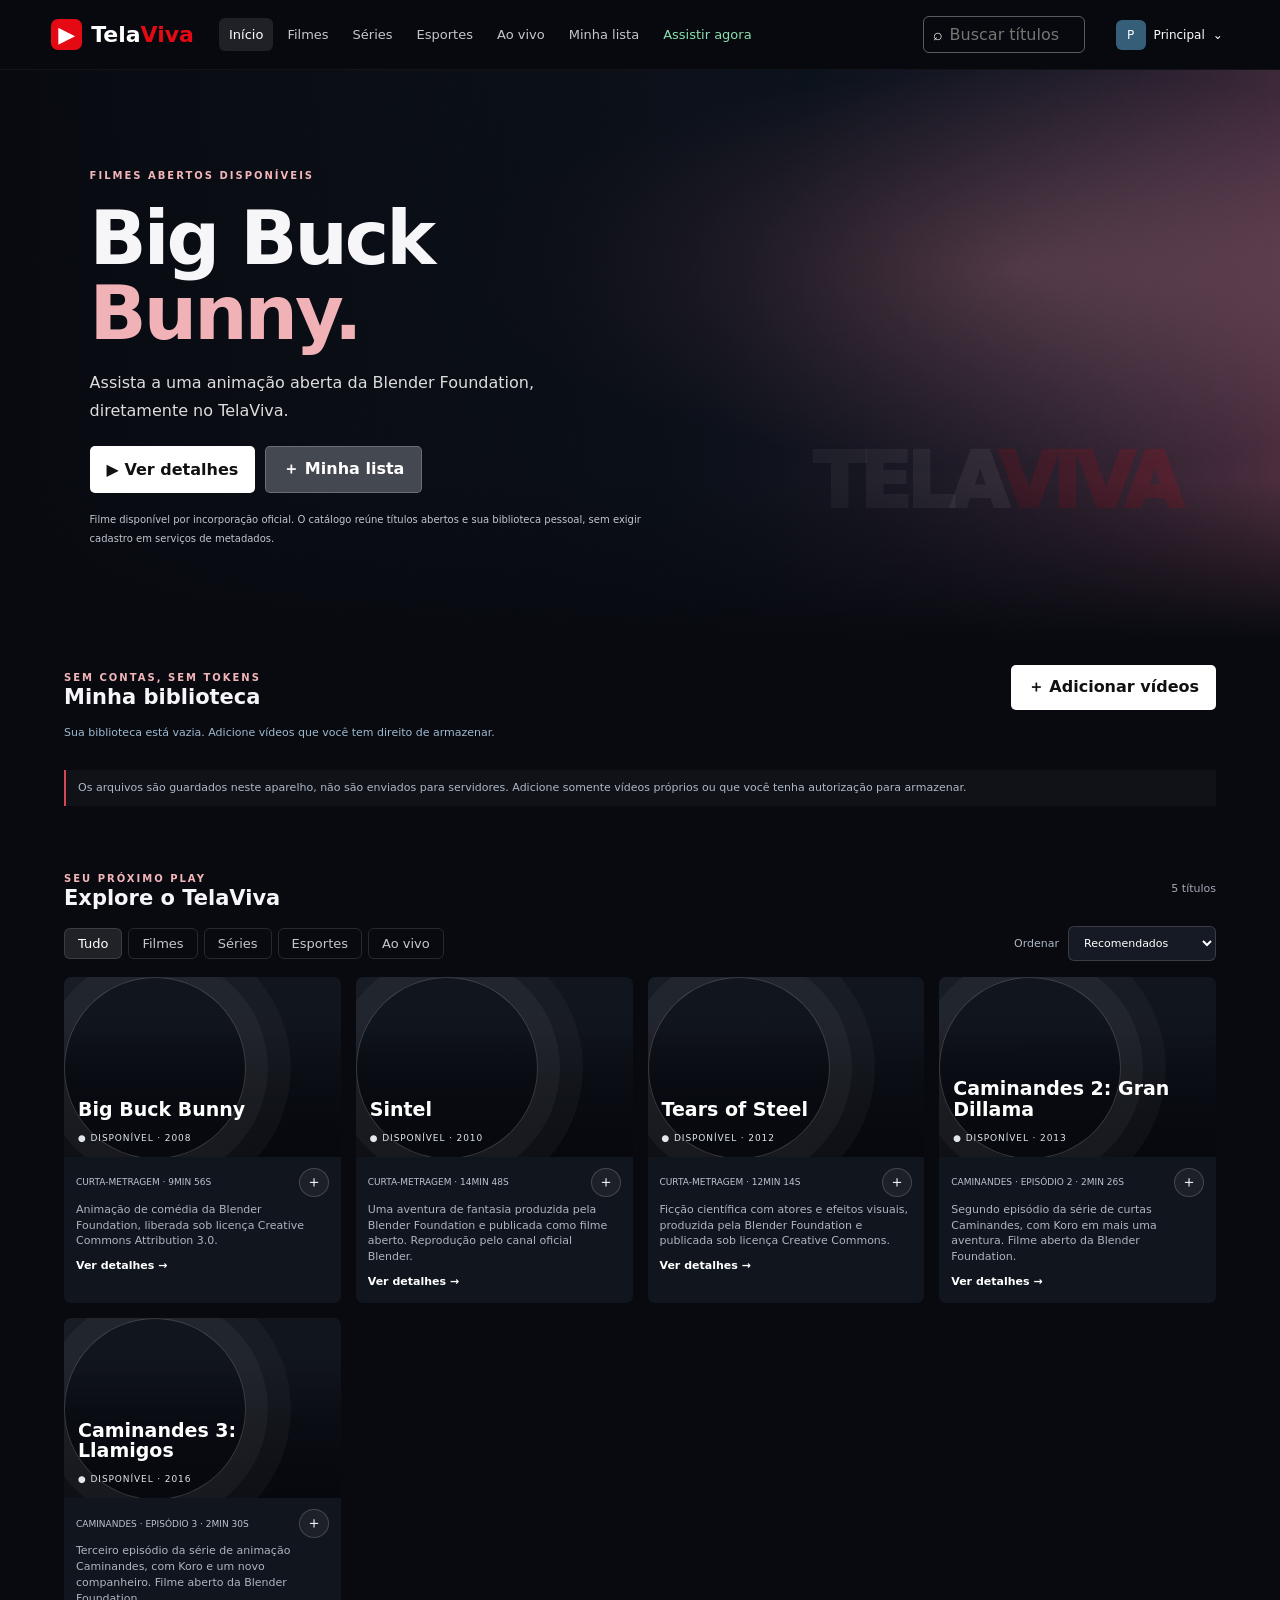
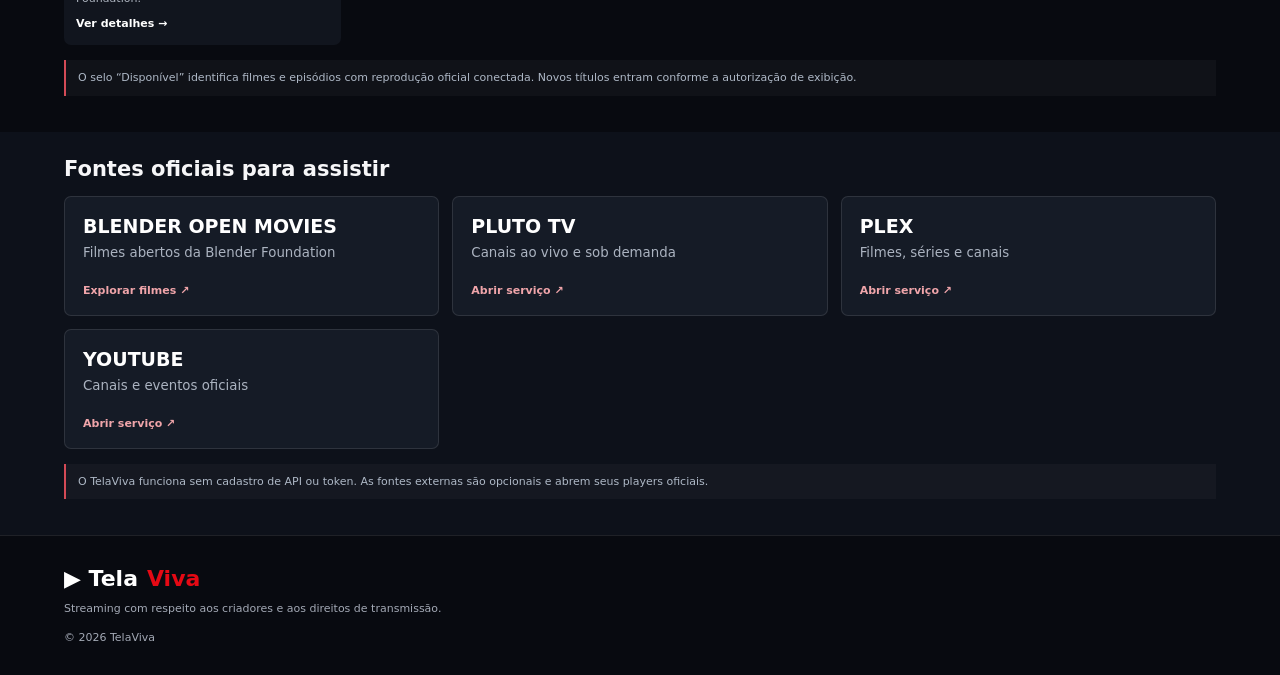
==== commit 222719ce: "Add private on-device video library to TelaViva" ====
--- a/index.html
+++ b/index.html
@@ -1,10 +1,10 @@
 <!doctype html><html lang="pt-BR"><head><meta charset="utf-8"><meta name="viewport" content="width=device-width,initial-scale=1,viewport-fit=cover"><meta name="theme-color" content="#080a10"><meta name="description" content="TelaViva: experiência de streaming com fontes autorizadas."><link rel="manifest" href="manifest.webmanifest"><link rel="icon" href="icon.svg"><link rel="stylesheet" href="styles.css"><title>TelaViva | Streaming</title></head><body>
 <header class="topbar"><a class="brand" href="#inicio"><span class="brand-mark">▶</span><span>Tela<span>Viva</span></span></a><nav class="main-nav"><button class="nav-link active" data-view="inicio">Início</button><button class="nav-link" data-view="filmes">Filmes</button><button class="nav-link" data-view="series">Séries</button><button class="nav-link" data-view="esportes">Esportes</button><button class="nav-link" data-view="ao-vivo">Ao vivo</button><button class="nav-link" data-view="favoritos">Minha lista</button><button class="nav-link" data-view="disponiveis">Assistir agora</button></nav><label class="search">⌕ <input id="search" type="search" placeholder="Buscar títulos" aria-label="Buscar títulos"></label><button class="profile-button" id="profile-button"><span id="profile-avatar">P</span><span id="profile-name">Principal</span>⌄</button></header>
-<a class="skip-link" href="#catalogo">Pular para o catálogo</a><main id="inicio"><section class="hero"><div class="hero-copy"><span class="eyebrow">FILMES ABERTOS DISPONÍVEIS</span><h1>Big Buck<br><em>Bunny.</em></h1><p>Assista a uma animação aberta da Blender Foundation, diretamente no TelaViva.</p><div class="hero-actions"><button class="primary" id="hero-details">▶ Ver detalhes</button><button class="secondary" id="hero-list">＋ Minha lista</button></div><small>Filme disponível por incorporação oficial. O catálogo atual reúne filmes e episódios abertos da Blender Foundation.</small></div><div class="hero-art">TELA<span>VIVA</span></div></section>
+<a class="skip-link" href="#catalogo">Pular para o catálogo</a><main id="inicio"><section class="hero"><div class="hero-copy"><span class="eyebrow">FILMES ABERTOS DISPONÍVEIS</span><h1>Big Buck<br><em>Bunny.</em></h1><p>Assista a uma animação aberta da Blender Foundation, diretamente no TelaViva.</p><div class="hero-actions"><button class="primary" id="hero-details">▶ Ver detalhes</button><button class="secondary" id="hero-list">＋ Minha lista</button></div><small>Filme disponível por incorporação oficial. O catálogo reúne títulos abertos e sua biblioteca pessoal, sem exigir cadastro em serviços de metadados.</small></div><div class="hero-art">TELA<span>VIVA</span></div></section>
 <section class="continue-section" id="continue-section" hidden><div class="section-heading"><h2>Continue assistindo</h2></div><div class="rail" id="continue-rail"></div></section>
-<section class="section" id="discover-section"><div class="section-heading"><div><span class="eyebrow">BIBLIOTECA PÚBLICA</span><h2>Descobrir no Blender Video</h2></div><span>Fonte oficial</span></div><p class="search-status" id="discover-status" role="status" aria-live="polite">Carregando vídeos públicos…</p><div class="rail" id="discover-rail"></div></section>
+<section class="section local-library" id="local-section"><div class="section-heading"><div><span class="eyebrow">SEM CONTAS, SEM TOKENS</span><h2>Minha biblioteca</h2></div><button class="primary" id="add-local-video" type="button">＋ Adicionar vídeos</button></div><p class="search-status" id="local-status" role="status" aria-live="polite">Preparando armazenamento local…</p><input id="local-video-files" type="file" accept="video/*" multiple hidden><div class="rail" id="local-rail"></div><p class="catalog-note">Os arquivos são guardados neste aparelho, não são enviados para servidores. Adicione somente vídeos próprios ou que você tenha autorização para armazenar.</p></section>
 <section class="section" id="catalogo"><div class="section-heading"><div><span class="eyebrow">SEU PRÓXIMO PLAY</span><h2 id="section-title">Explore o TelaViva</h2></div><span id="result-count"></span></div><div class="filters"><button class="filter active" data-filter="todos">Tudo</button><button class="filter" data-filter="filmes">Filmes</button><button class="filter" data-filter="series">Séries</button><button class="filter" data-filter="esportes">Esportes</button><button class="filter" data-filter="ao-vivo">Ao vivo</button><label class="sort-control">Ordenar <select id="sort-order" aria-label="Ordenar catálogo"><option value="recommended">Recomendados</option><option value="az">A a Z</option><option value="za">Z a A</option></select></label></div><p class="search-status" id="search-status" role="status" aria-live="polite"></p><div class="catalog-grid" id="cards" aria-live="polite"></div><p class="catalog-note" id="catalog-note">O selo “Disponível” identifica filmes e episódios com reprodução oficial conectada. Novos títulos entram conforme a autorização de exibição.</p></section>
-<section class="section providers"><div class="section-heading"><h2>Fontes oficiais para assistir</h2></div><div class="provider-grid"><a class="provider-card" href="https://video.blender.org/videos/browse?sort=-trending" target="_blank" rel="noopener noreferrer"><strong>BLENDER OPEN MOVIES</strong><small>Filmes abertos da Blender Foundation</small><span>Explorar filmes ↗</span></a><a class="provider-card" href="https://pluto.tv/br" target="_blank" rel="noopener noreferrer"><strong>PLUTO TV</strong><small>Canais ao vivo e sob demanda</small><span>Abrir serviço ↗</span></a><a class="provider-card" href="https://watch.plex.tv/" target="_blank" rel="noopener noreferrer"><strong>PLEX</strong><small>Filmes, séries e canais</small><span>Abrir serviço ↗</span></a><a class="provider-card" href="https://www.youtube.com/" target="_blank" rel="noopener noreferrer"><strong>YOUTUBE</strong><small>Canais e eventos oficiais</small><span>Abrir serviço ↗</span></a></div><div id="integration-status" class="integration-status" aria-live="polite">Verificando conexões oficiais…</div></section></main>
+<section class="section providers"><div class="section-heading"><h2>Fontes oficiais para assistir</h2></div><div class="provider-grid"><a class="provider-card" href="https://video.blender.org/videos/browse?sort=-trending" target="_blank" rel="noopener noreferrer"><strong>BLENDER OPEN MOVIES</strong><small>Filmes abertos da Blender Foundation</small><span>Explorar filmes ↗</span></a><a class="provider-card" href="https://pluto.tv/br" target="_blank" rel="noopener noreferrer"><strong>PLUTO TV</strong><small>Canais ao vivo e sob demanda</small><span>Abrir serviço ↗</span></a><a class="provider-card" href="https://watch.plex.tv/" target="_blank" rel="noopener noreferrer"><strong>PLEX</strong><small>Filmes, séries e canais</small><span>Abrir serviço ↗</span></a><a class="provider-card" href="https://www.youtube.com/" target="_blank" rel="noopener noreferrer"><strong>YOUTUBE</strong><small>Canais e eventos oficiais</small><span>Abrir serviço ↗</span></a></div><p class="catalog-note">O TelaViva funciona sem cadastro de API ou token. As fontes externas são opcionais e abrem seus players oficiais.</p></section></main>
 <footer><a class="brand" href="#inicio">▶ Tela<span>Viva</span></a><p>Streaming com respeito aos criadores e aos direitos de transmissão.</p><small>© 2026 TelaViva</small></footer>
 <div class="modal-backdrop" id="details-modal" hidden><section class="details-modal" role="dialog" aria-modal="true"><button class="modal-close" data-close>×</button><div class="modal-art" id="modal-art"></div><div class="modal-info"><span class="eyebrow" id="modal-type"></span><h2 id="modal-title"></h2><p id="modal-description"></p><button class="primary" id="modal-play">▶ Reproduzir</button> <button class="secondary" id="modal-favorite">＋ Minha lista</button><a class="secondary availability-link" id="modal-availability" hidden target="_blank" rel="noopener noreferrer">Onde assistir ↗</a><small id="modal-note"></small></div></section></div>
 <div class="player-backdrop" id="player-modal" hidden><section class="player-window" role="dialog" aria-modal="true"><div class="player-top"><strong id="player-title">TelaViva Player</strong><div class="player-actions"><button class="player-fullscreen" id="player-fullscreen" type="button">Tela cheia</button><button class="modal-close" data-player-close>×</button></div></div><div id="player-media"><video id="video-player" controls playsinline></video></div><p id="player-message" role="status" aria-live="polite">Filmes e episódios com reprodução oficial conectada.</p><a id="player-fallback" class="text-action" hidden target="_blank" rel="noopener noreferrer">Abrir no YouTube ↗</a></section></div>
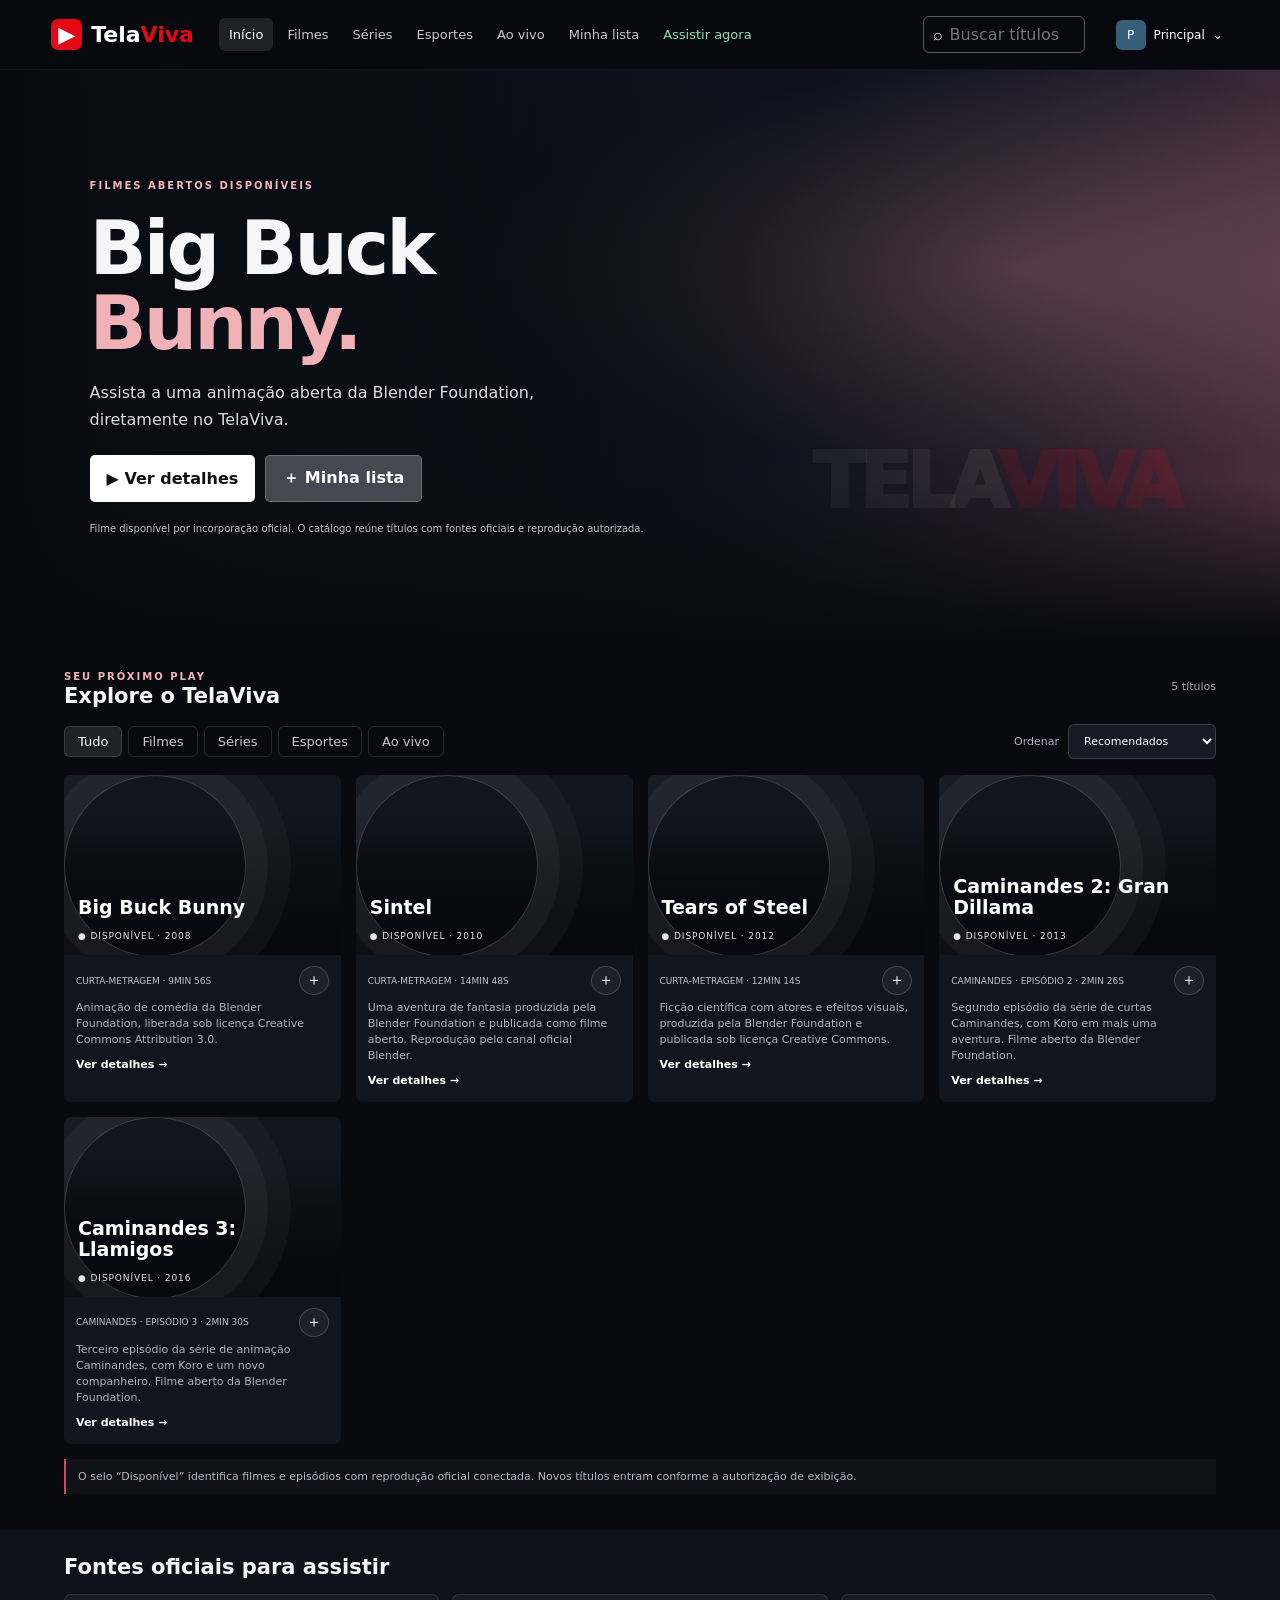
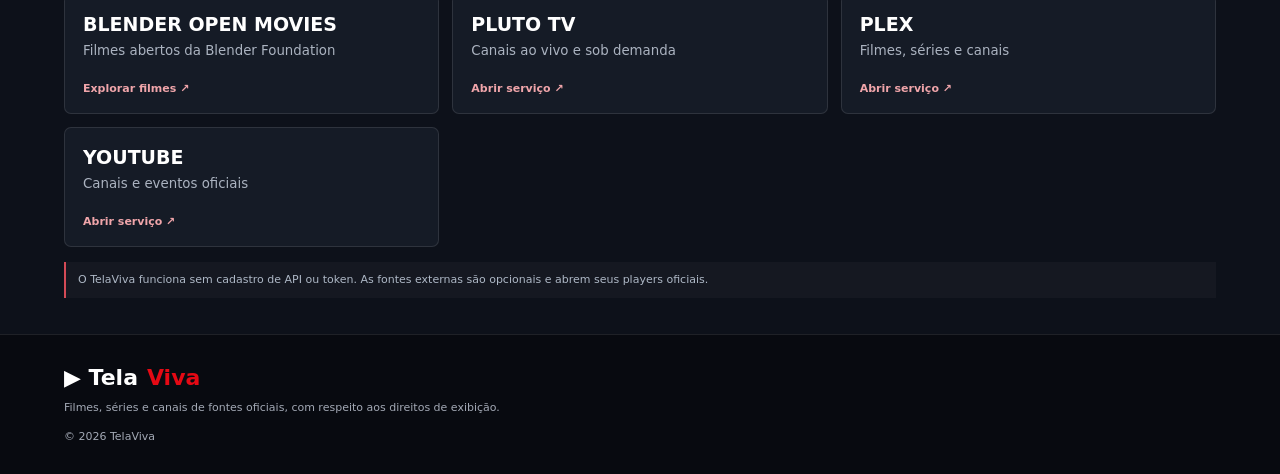
==== commit f99bd7b2: "Remove personal video library from TelaViva" ====
--- a/index.html
+++ b/index.html
@@ -1,11 +1,10 @@
 <!doctype html><html lang="pt-BR"><head><meta charset="utf-8"><meta name="viewport" content="width=device-width,initial-scale=1,viewport-fit=cover"><meta name="theme-color" content="#080a10"><meta name="description" content="TelaViva: experiência de streaming com fontes autorizadas."><link rel="manifest" href="manifest.webmanifest"><link rel="icon" href="icon.svg"><link rel="stylesheet" href="styles.css"><title>TelaViva | Streaming</title></head><body>
 <header class="topbar"><a class="brand" href="#inicio"><span class="brand-mark">▶</span><span>Tela<span>Viva</span></span></a><nav class="main-nav"><button class="nav-link active" data-view="inicio">Início</button><button class="nav-link" data-view="filmes">Filmes</button><button class="nav-link" data-view="series">Séries</button><button class="nav-link" data-view="esportes">Esportes</button><button class="nav-link" data-view="ao-vivo">Ao vivo</button><button class="nav-link" data-view="favoritos">Minha lista</button><button class="nav-link" data-view="disponiveis">Assistir agora</button></nav><label class="search">⌕ <input id="search" type="search" placeholder="Buscar títulos" aria-label="Buscar títulos"></label><button class="profile-button" id="profile-button"><span id="profile-avatar">P</span><span id="profile-name">Principal</span>⌄</button></header>
-<a class="skip-link" href="#catalogo">Pular para o catálogo</a><main id="inicio"><section class="hero"><div class="hero-copy"><span class="eyebrow">FILMES ABERTOS DISPONÍVEIS</span><h1>Big Buck<br><em>Bunny.</em></h1><p>Assista a uma animação aberta da Blender Foundation, diretamente no TelaViva.</p><div class="hero-actions"><button class="primary" id="hero-details">▶ Ver detalhes</button><button class="secondary" id="hero-list">＋ Minha lista</button></div><small>Filme disponível por incorporação oficial. O catálogo reúne títulos abertos e sua biblioteca pessoal, sem exigir cadastro em serviços de metadados.</small></div><div class="hero-art">TELA<span>VIVA</span></div></section>
+<a class="skip-link" href="#catalogo">Pular para o catálogo</a><main id="inicio"><section class="hero"><div class="hero-copy"><span class="eyebrow">FILMES ABERTOS DISPONÍVEIS</span><h1>Big Buck<br><em>Bunny.</em></h1><p>Assista a uma animação aberta da Blender Foundation, diretamente no TelaViva.</p><div class="hero-actions"><button class="primary" id="hero-details">▶ Ver detalhes</button><button class="secondary" id="hero-list">＋ Minha lista</button></div><small>Filme disponível por incorporação oficial. O catálogo reúne títulos com fontes oficiais e reprodução autorizada.</small></div><div class="hero-art">TELA<span>VIVA</span></div></section>
 <section class="continue-section" id="continue-section" hidden><div class="section-heading"><h2>Continue assistindo</h2></div><div class="rail" id="continue-rail"></div></section>
-<section class="section local-library" id="local-section"><div class="section-heading"><div><span class="eyebrow">SEM CONTAS, SEM TOKENS</span><h2>Minha biblioteca</h2></div><button class="primary" id="add-local-video" type="button">＋ Adicionar vídeos</button></div><p class="search-status" id="local-status" role="status" aria-live="polite">Preparando armazenamento local…</p><input id="local-video-files" type="file" accept="video/*" multiple hidden><div class="rail" id="local-rail"></div><p class="catalog-note">Os arquivos são guardados neste aparelho, não são enviados para servidores. Adicione somente vídeos próprios ou que você tenha autorização para armazenar.</p></section>
 <section class="section" id="catalogo"><div class="section-heading"><div><span class="eyebrow">SEU PRÓXIMO PLAY</span><h2 id="section-title">Explore o TelaViva</h2></div><span id="result-count"></span></div><div class="filters"><button class="filter active" data-filter="todos">Tudo</button><button class="filter" data-filter="filmes">Filmes</button><button class="filter" data-filter="series">Séries</button><button class="filter" data-filter="esportes">Esportes</button><button class="filter" data-filter="ao-vivo">Ao vivo</button><label class="sort-control">Ordenar <select id="sort-order" aria-label="Ordenar catálogo"><option value="recommended">Recomendados</option><option value="az">A a Z</option><option value="za">Z a A</option></select></label></div><p class="search-status" id="search-status" role="status" aria-live="polite"></p><div class="catalog-grid" id="cards" aria-live="polite"></div><p class="catalog-note" id="catalog-note">O selo “Disponível” identifica filmes e episódios com reprodução oficial conectada. Novos títulos entram conforme a autorização de exibição.</p></section>
 <section class="section providers"><div class="section-heading"><h2>Fontes oficiais para assistir</h2></div><div class="provider-grid"><a class="provider-card" href="https://video.blender.org/videos/browse?sort=-trending" target="_blank" rel="noopener noreferrer"><strong>BLENDER OPEN MOVIES</strong><small>Filmes abertos da Blender Foundation</small><span>Explorar filmes ↗</span></a><a class="provider-card" href="https://pluto.tv/br" target="_blank" rel="noopener noreferrer"><strong>PLUTO TV</strong><small>Canais ao vivo e sob demanda</small><span>Abrir serviço ↗</span></a><a class="provider-card" href="https://watch.plex.tv/" target="_blank" rel="noopener noreferrer"><strong>PLEX</strong><small>Filmes, séries e canais</small><span>Abrir serviço ↗</span></a><a class="provider-card" href="https://www.youtube.com/" target="_blank" rel="noopener noreferrer"><strong>YOUTUBE</strong><small>Canais e eventos oficiais</small><span>Abrir serviço ↗</span></a></div><p class="catalog-note">O TelaViva funciona sem cadastro de API ou token. As fontes externas são opcionais e abrem seus players oficiais.</p></section></main>
-<footer><a class="brand" href="#inicio">▶ Tela<span>Viva</span></a><p>Streaming com respeito aos criadores e aos direitos de transmissão.</p><small>© 2026 TelaViva</small></footer>
+<footer><a class="brand" href="#inicio">▶ Tela<span>Viva</span></a><p>Filmes, séries e canais de fontes oficiais, com respeito aos direitos de exibição.</p><small>© 2026 TelaViva</small></footer>
 <div class="modal-backdrop" id="details-modal" hidden><section class="details-modal" role="dialog" aria-modal="true"><button class="modal-close" data-close>×</button><div class="modal-art" id="modal-art"></div><div class="modal-info"><span class="eyebrow" id="modal-type"></span><h2 id="modal-title"></h2><p id="modal-description"></p><button class="primary" id="modal-play">▶ Reproduzir</button> <button class="secondary" id="modal-favorite">＋ Minha lista</button><a class="secondary availability-link" id="modal-availability" hidden target="_blank" rel="noopener noreferrer">Onde assistir ↗</a><small id="modal-note"></small></div></section></div>
 <div class="player-backdrop" id="player-modal" hidden><section class="player-window" role="dialog" aria-modal="true"><div class="player-top"><strong id="player-title">TelaViva Player</strong><div class="player-actions"><button class="player-fullscreen" id="player-fullscreen" type="button">Tela cheia</button><button class="modal-close" data-player-close>×</button></div></div><div id="player-media"><video id="video-player" controls playsinline></video></div><p id="player-message" role="status" aria-live="polite">Filmes e episódios com reprodução oficial conectada.</p><a id="player-fallback" class="text-action" hidden target="_blank" rel="noopener noreferrer">Abrir no YouTube ↗</a></section></div>
 <div class="profile-backdrop" id="profile-modal" hidden><section class="profile-dialog" role="dialog" aria-modal="true"><button class="modal-close" data-profile-close>×</button><span class="eyebrow">QUEM ESTÁ ASSISTINDO?</span><h2>Escolha seu perfil</h2><div id="profiles" class="profiles"></div><form id="new-profile"><input id="new-profile-name" maxlength="18" placeholder="Nome do novo perfil" required><button class="primary">Adicionar</button></form></section></div><div class="toast" id="toast" role="status"></div><script src="app.js" defer></script></body></html>
--- a/styles.css
+++ b/styles.css
@@ -36,3 +36,5 @@
 .integration-ready,.integration-pending{font-size:10px;letter-spacing:.04em;text-transform:uppercase}
 .integration-ready{color:#80d9a4}.integration-pending{color:#e7bd76}
 .availability-link{display:inline-flex;align-items:center;margin:10px 8px 0 0;text-decoration:none}
+
+.local-library .section-heading{align-items:center;gap:12px}.local-library .primary{white-space:nowrap;background:#e50914;color:#fff}.local-library .rail:empty{display:none}@media(max-width:480px){.local-library .section-heading{align-items:flex-start;flex-direction:column}.local-library .primary{width:100%}}
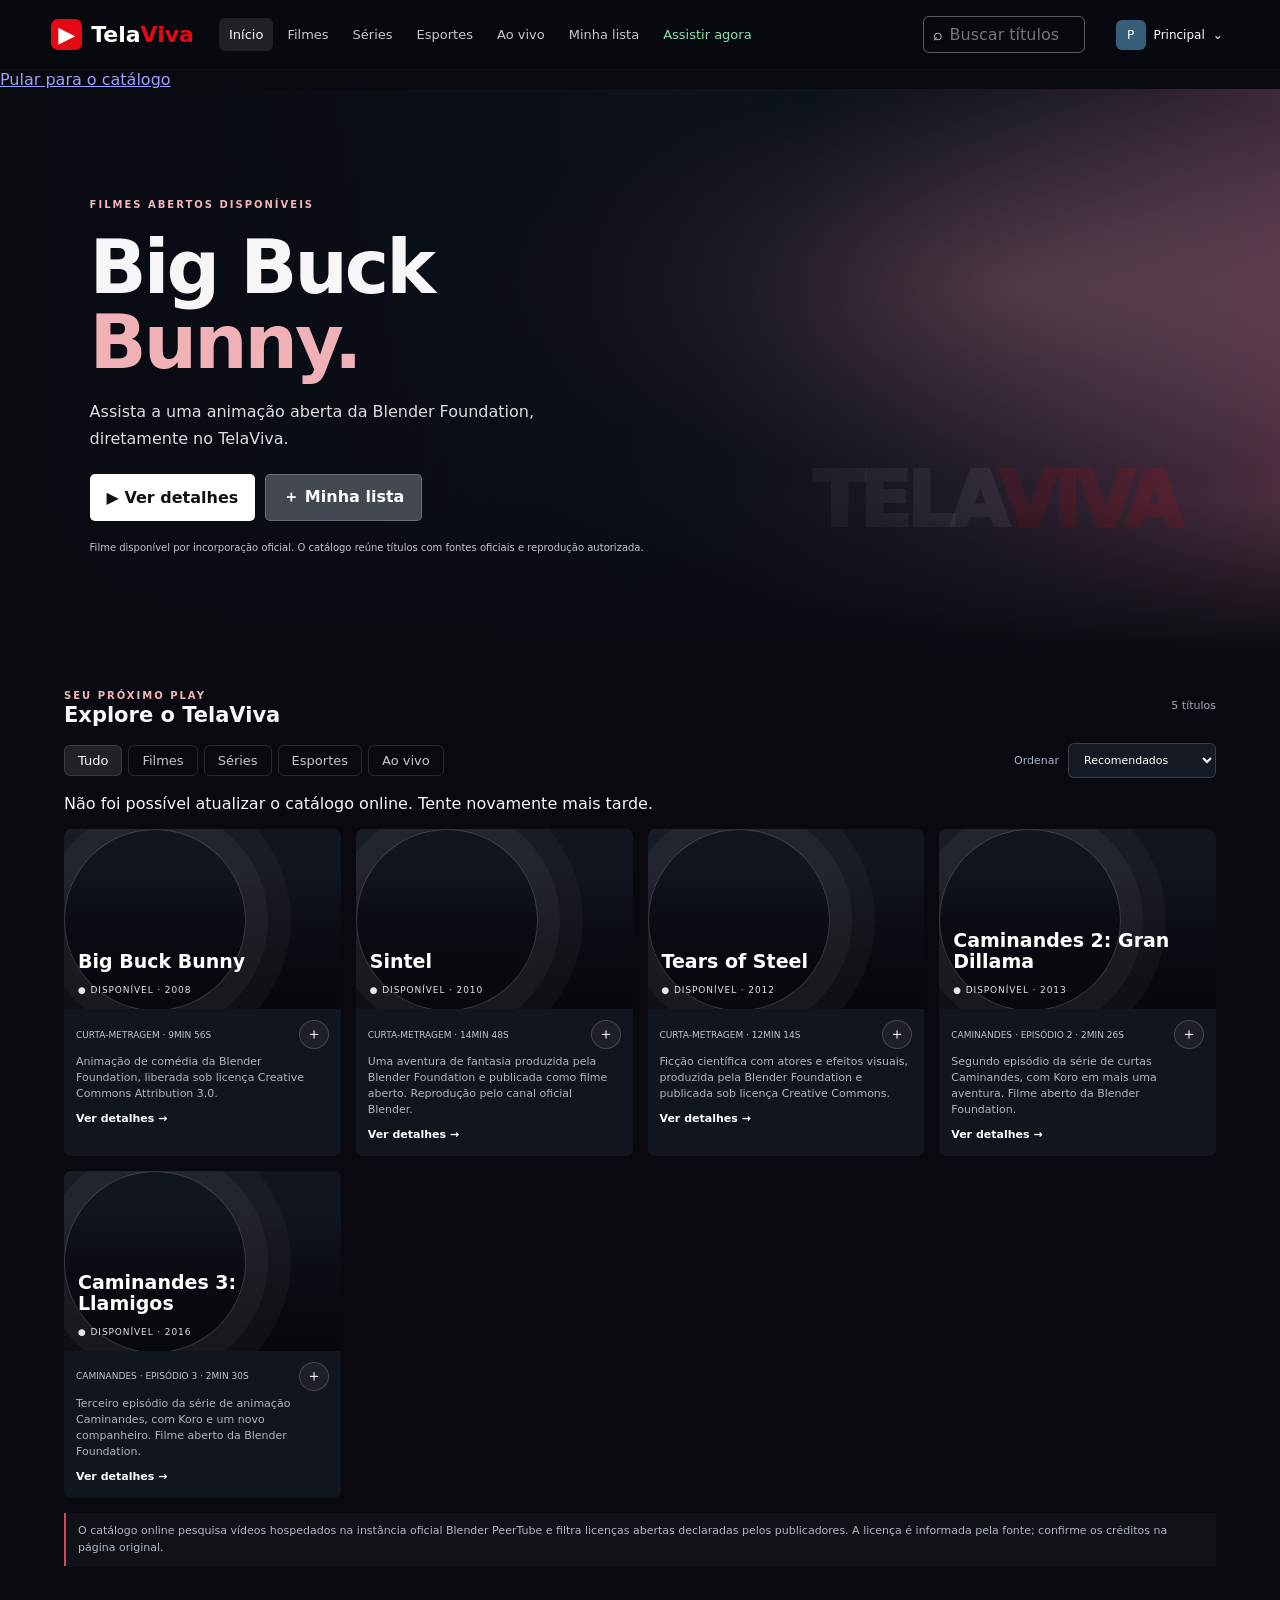
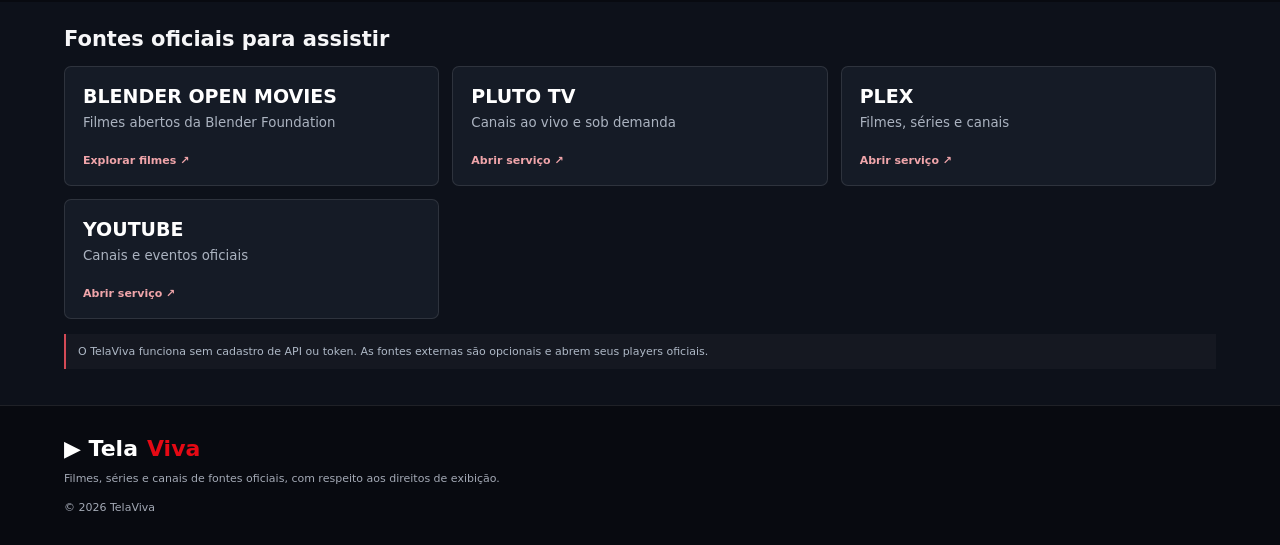
==== commit 383bbac7: "Explain open-license catalog source" ====
--- a/index.html
+++ b/index.html
@@ -2,7 +2,7 @@
 <header class="topbar"><a class="brand" href="#inicio"><span class="brand-mark">▶</span><span>Tela<span>Viva</span></span></a><nav class="main-nav"><button class="nav-link active" data-view="inicio">Início</button><button class="nav-link" data-view="filmes">Filmes</button><button class="nav-link" data-view="series">Séries</button><button class="nav-link" data-view="esportes">Esportes</button><button class="nav-link" data-view="ao-vivo">Ao vivo</button><button class="nav-link" data-view="favoritos">Minha lista</button><button class="nav-link" data-view="disponiveis">Assistir agora</button></nav><label class="search">⌕ <input id="search" type="search" placeholder="Buscar títulos" aria-label="Buscar títulos"></label><button class="profile-button" id="profile-button"><span id="profile-avatar">P</span><span id="profile-name">Principal</span>⌄</button></header>
 <a class="skip-link" href="#catalogo">Pular para o catálogo</a><main id="inicio"><section class="hero"><div class="hero-copy"><span class="eyebrow">FILMES ABERTOS DISPONÍVEIS</span><h1>Big Buck<br><em>Bunny.</em></h1><p>Assista a uma animação aberta da Blender Foundation, diretamente no TelaViva.</p><div class="hero-actions"><button class="primary" id="hero-details">▶ Ver detalhes</button><button class="secondary" id="hero-list">＋ Minha lista</button></div><small>Filme disponível por incorporação oficial. O catálogo reúne títulos com fontes oficiais e reprodução autorizada.</small></div><div class="hero-art">TELA<span>VIVA</span></div></section>
 <section class="continue-section" id="continue-section" hidden><div class="section-heading"><h2>Continue assistindo</h2></div><div class="rail" id="continue-rail"></div></section>
-<section class="section" id="catalogo"><div class="section-heading"><div><span class="eyebrow">SEU PRÓXIMO PLAY</span><h2 id="section-title">Explore o TelaViva</h2></div><span id="result-count"></span></div><div class="filters"><button class="filter active" data-filter="todos">Tudo</button><button class="filter" data-filter="filmes">Filmes</button><button class="filter" data-filter="series">Séries</button><button class="filter" data-filter="esportes">Esportes</button><button class="filter" data-filter="ao-vivo">Ao vivo</button><label class="sort-control">Ordenar <select id="sort-order" aria-label="Ordenar catálogo"><option value="recommended">Recomendados</option><option value="az">A a Z</option><option value="za">Z a A</option></select></label></div><p class="search-status" id="search-status" role="status" aria-live="polite"></p><div class="catalog-grid" id="cards" aria-live="polite"></div><p class="catalog-note" id="catalog-note">O selo “Disponível” identifica filmes e episódios com reprodução oficial conectada. Novos títulos entram conforme a autorização de exibição.</p></section>
+<section class="section" id="catalogo"><div class="section-heading"><div><span class="eyebrow">SEU PRÓXIMO PLAY</span><h2 id="section-title">Explore o TelaViva</h2></div><span id="result-count"></span></div><div class="filters"><button class="filter active" data-filter="todos">Tudo</button><button class="filter" data-filter="filmes">Filmes</button><button class="filter" data-filter="series">Séries</button><button class="filter" data-filter="esportes">Esportes</button><button class="filter" data-filter="ao-vivo">Ao vivo</button><label class="sort-control">Ordenar <select id="sort-order" aria-label="Ordenar catálogo"><option value="recommended">Recomendados</option><option value="az">A a Z</option><option value="za">Z a A</option></select></label></div><p class="search-status" id="search-status" role="status" aria-live="polite"></p><div class="catalog-grid" id="cards" aria-live="polite"></div><p class="catalog-note" id="catalog-note">O catálogo online pesquisa vídeos hospedados na instância oficial Blender PeerTube e filtra licenças abertas declaradas pelos publicadores. A licença é informada pela fonte; confirme os créditos na página original.</p></section>
 <section class="section providers"><div class="section-heading"><h2>Fontes oficiais para assistir</h2></div><div class="provider-grid"><a class="provider-card" href="https://video.blender.org/videos/browse?sort=-trending" target="_blank" rel="noopener noreferrer"><strong>BLENDER OPEN MOVIES</strong><small>Filmes abertos da Blender Foundation</small><span>Explorar filmes ↗</span></a><a class="provider-card" href="https://pluto.tv/br" target="_blank" rel="noopener noreferrer"><strong>PLUTO TV</strong><small>Canais ao vivo e sob demanda</small><span>Abrir serviço ↗</span></a><a class="provider-card" href="https://watch.plex.tv/" target="_blank" rel="noopener noreferrer"><strong>PLEX</strong><small>Filmes, séries e canais</small><span>Abrir serviço ↗</span></a><a class="provider-card" href="https://www.youtube.com/" target="_blank" rel="noopener noreferrer"><strong>YOUTUBE</strong><small>Canais e eventos oficiais</small><span>Abrir serviço ↗</span></a></div><p class="catalog-note">O TelaViva funciona sem cadastro de API ou token. As fontes externas são opcionais e abrem seus players oficiais.</p></section></main>
 <footer><a class="brand" href="#inicio">▶ Tela<span>Viva</span></a><p>Filmes, séries e canais de fontes oficiais, com respeito aos direitos de exibição.</p><small>© 2026 TelaViva</small></footer>
 <div class="modal-backdrop" id="details-modal" hidden><section class="details-modal" role="dialog" aria-modal="true"><button class="modal-close" data-close>×</button><div class="modal-art" id="modal-art"></div><div class="modal-info"><span class="eyebrow" id="modal-type"></span><h2 id="modal-title"></h2><p id="modal-description"></p><button class="primary" id="modal-play">▶ Reproduzir</button> <button class="secondary" id="modal-favorite">＋ Minha lista</button><a class="secondary availability-link" id="modal-availability" hidden target="_blank" rel="noopener noreferrer">Onde assistir ↗</a><small id="modal-note"></small></div></section></div>
--- a/styles.css
+++ b/styles.css
@@ -23,18 +23,3 @@
 @media(max-width:680px){.sort-control{margin-left:0;width:100%;justify-content:space-between}.sort-control select{flex:1}.player-top{padding-right:42px}.player-actions{gap:6px}.player-fullscreen{font-size:10px;padding:7px}}
 @media(prefers-reduced-motion:reduce){.content-card{transition:none}.content-card:hover{transform:none}}
 
-#player-media video[hidden]{display:none!important}
-
-.poster{background-size:cover;background-position:center}.modal-art{background-size:cover!important;background-position:center!important}
-
-.skip-link{position:fixed;left:12px;top:-60px;z-index:100;background:#fff;color:#111;padding:10px 14px;border-radius:5px;font-weight:800}.skip-link:focus{top:12px}#yt-player{width:100%;aspect-ratio:16/9;min-height:220px;background:#000}#yt-player iframe{width:100%;height:100%;min-height:220px;border:0}.modal-info .primary{cursor:pointer}@media(max-width:680px){#yt-player,#yt-player iframe{min-height:210px}}
-
-.search-status{min-height:18px;margin:8px 0 12px;color:#9eb9d0;font-size:11px;line-height:1.5}.search-status:empty{display:none}
-.integration-status{display:grid;grid-template-columns:repeat(auto-fit,minmax(190px,1fr));gap:10px;margin-top:16px}
-.integration-item{display:flex;flex-direction:column;gap:6px;padding:14px;border:1px solid #ffffff18;border-radius:12px;background:#ffffff08}
-.integration-item strong{font-size:13px}.integration-item small{color:#9ca8b8;font-size:11px;line-height:1.5}
-.integration-ready,.integration-pending{font-size:10px;letter-spacing:.04em;text-transform:uppercase}
-.integration-ready{color:#80d9a4}.integration-pending{color:#e7bd76}
-.availability-link{display:inline-flex;align-items:center;margin:10px 8px 0 0;text-decoration:none}
-
-.local-library .section-heading{align-items:center;gap:12px}.local-library .primary{white-space:nowrap;background:#e50914;color:#fff}.local-library .rail:empty{display:none}@media(max-width:480px){.local-library .section-heading{align-items:flex-start;flex-direction:column}.local-library .primary{width:100%}}
